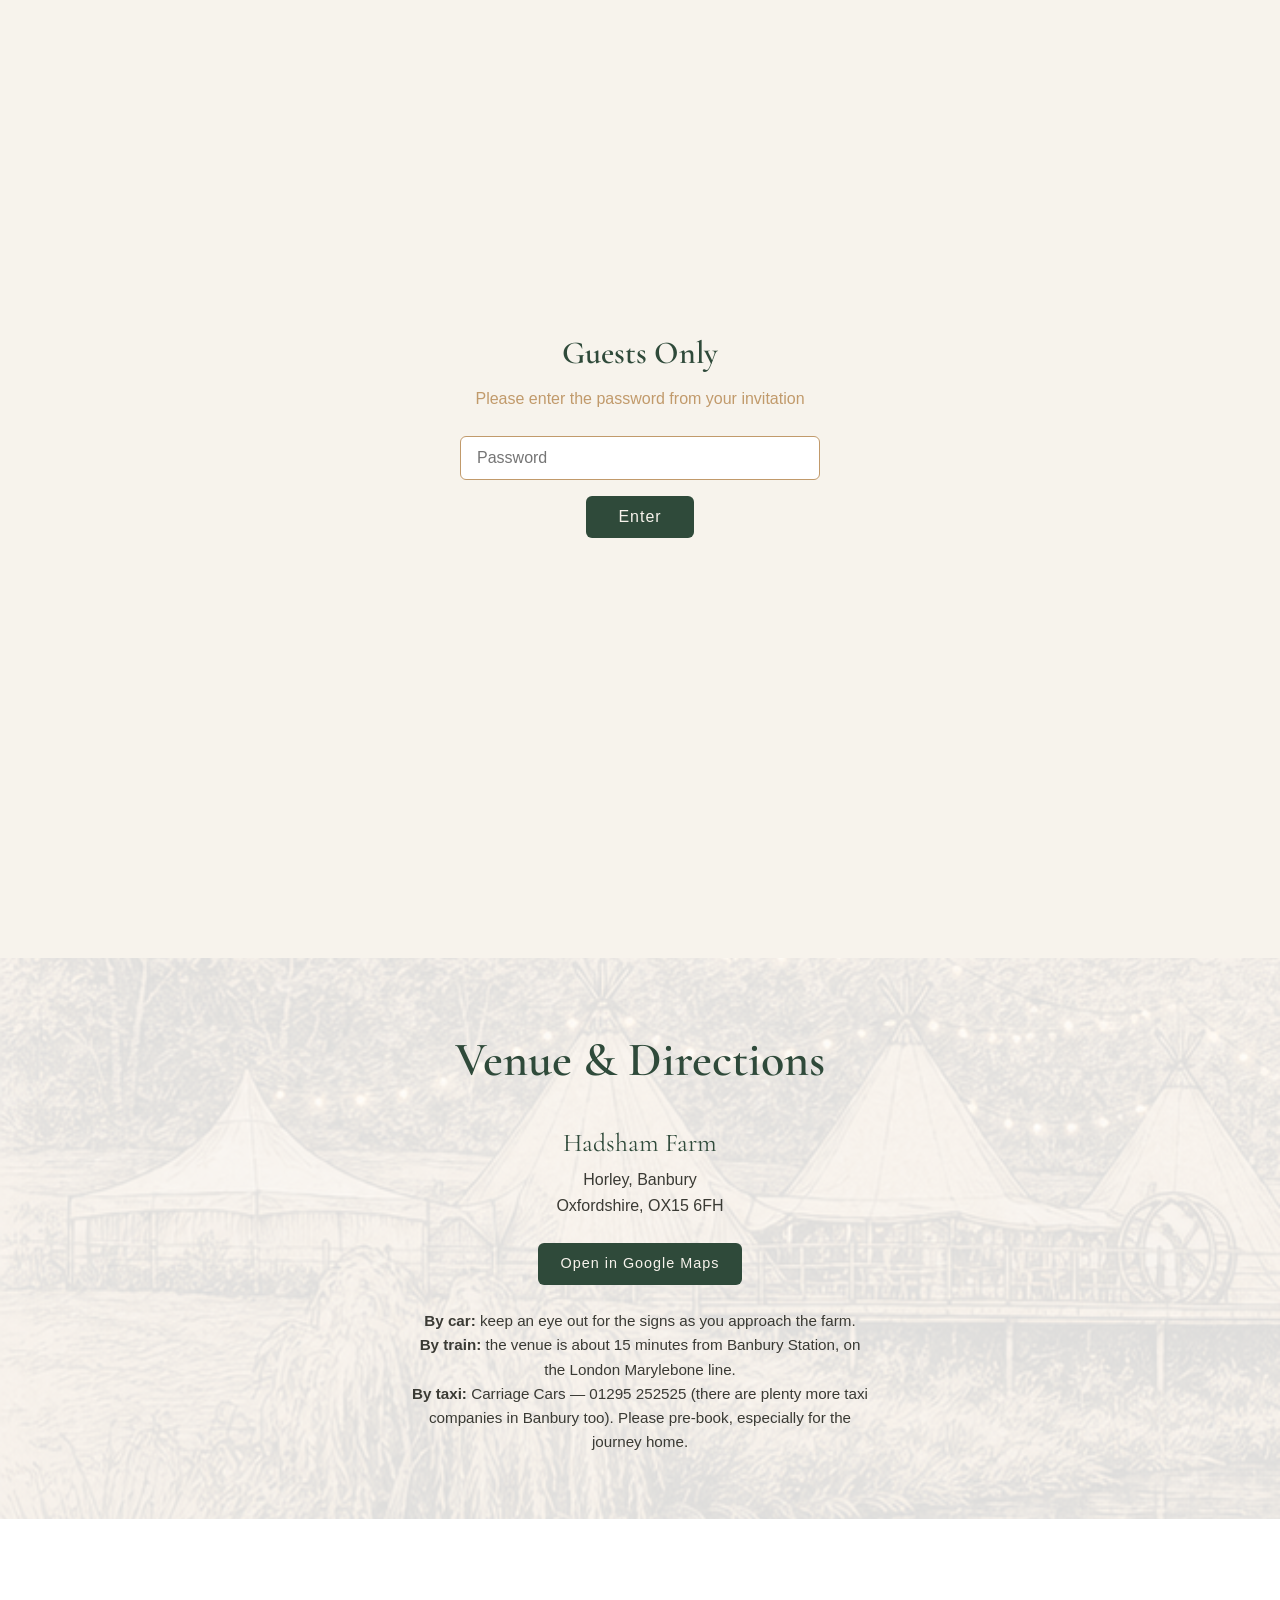
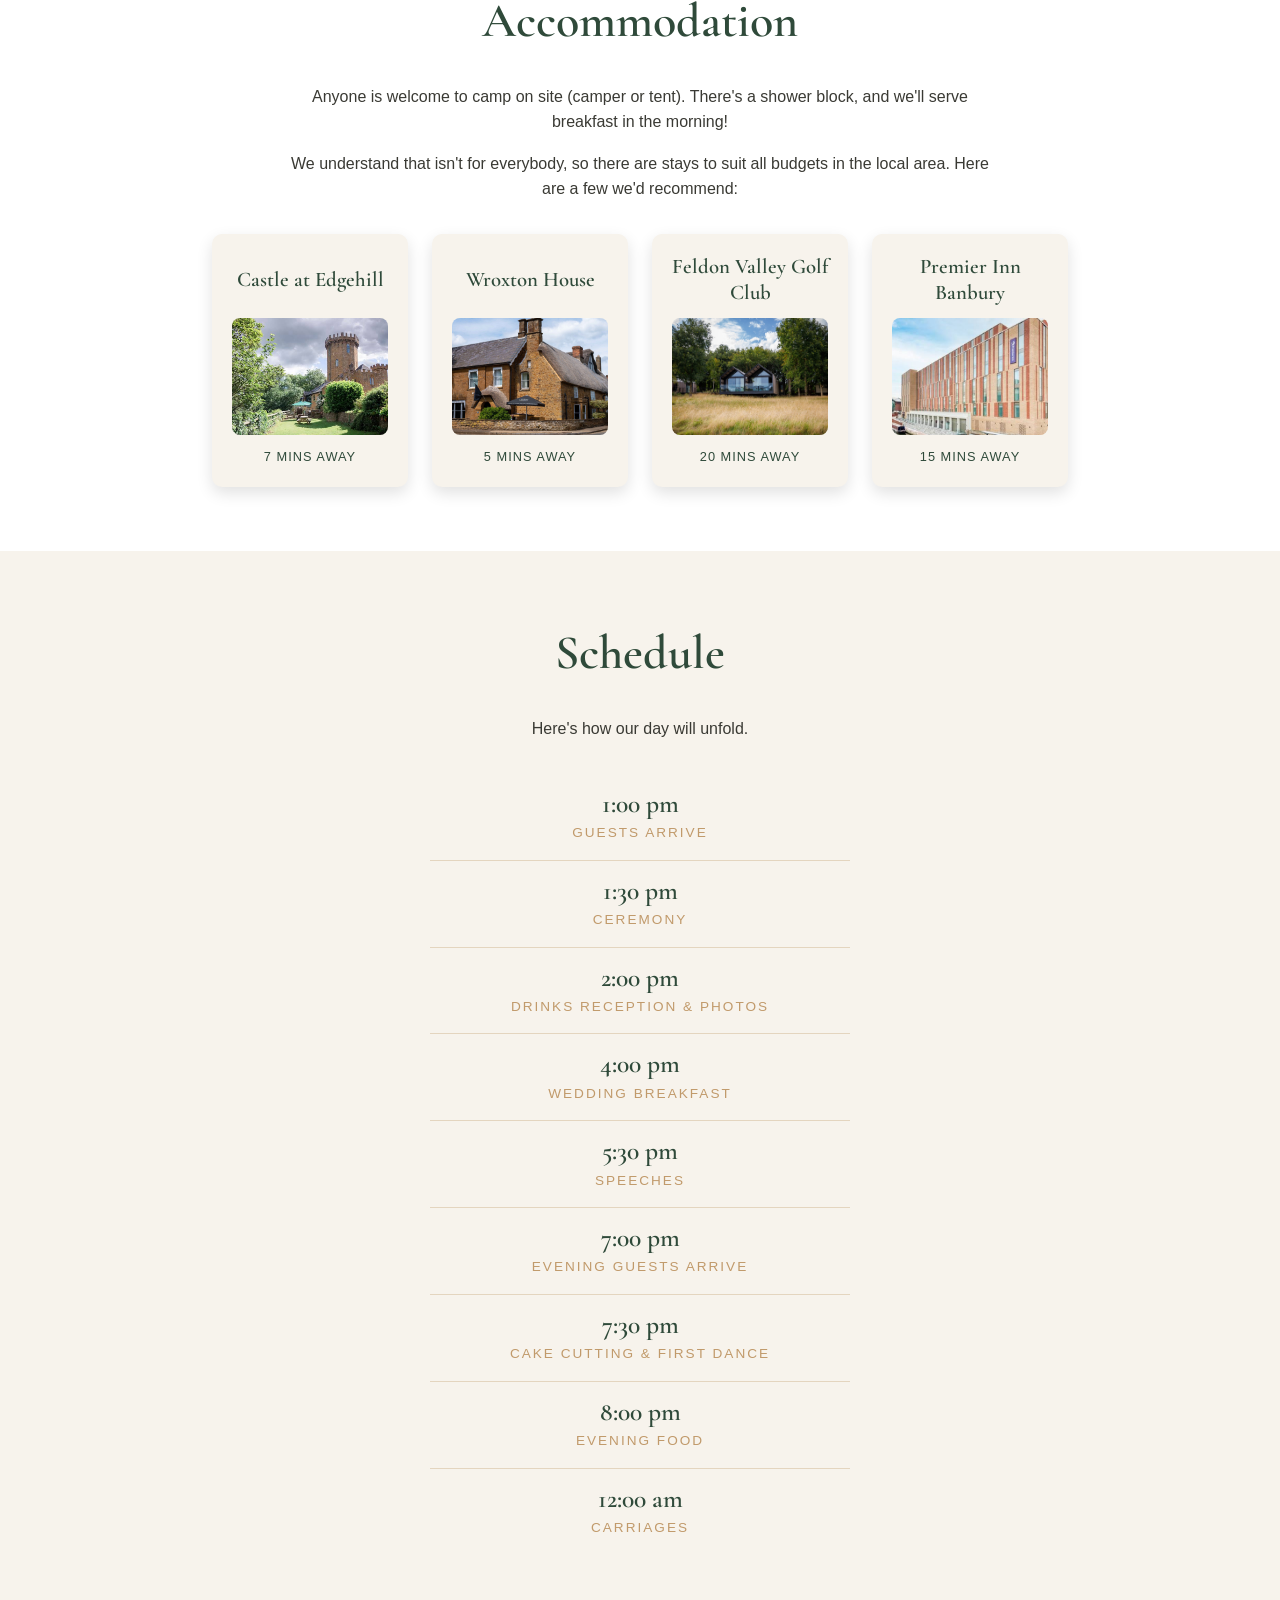
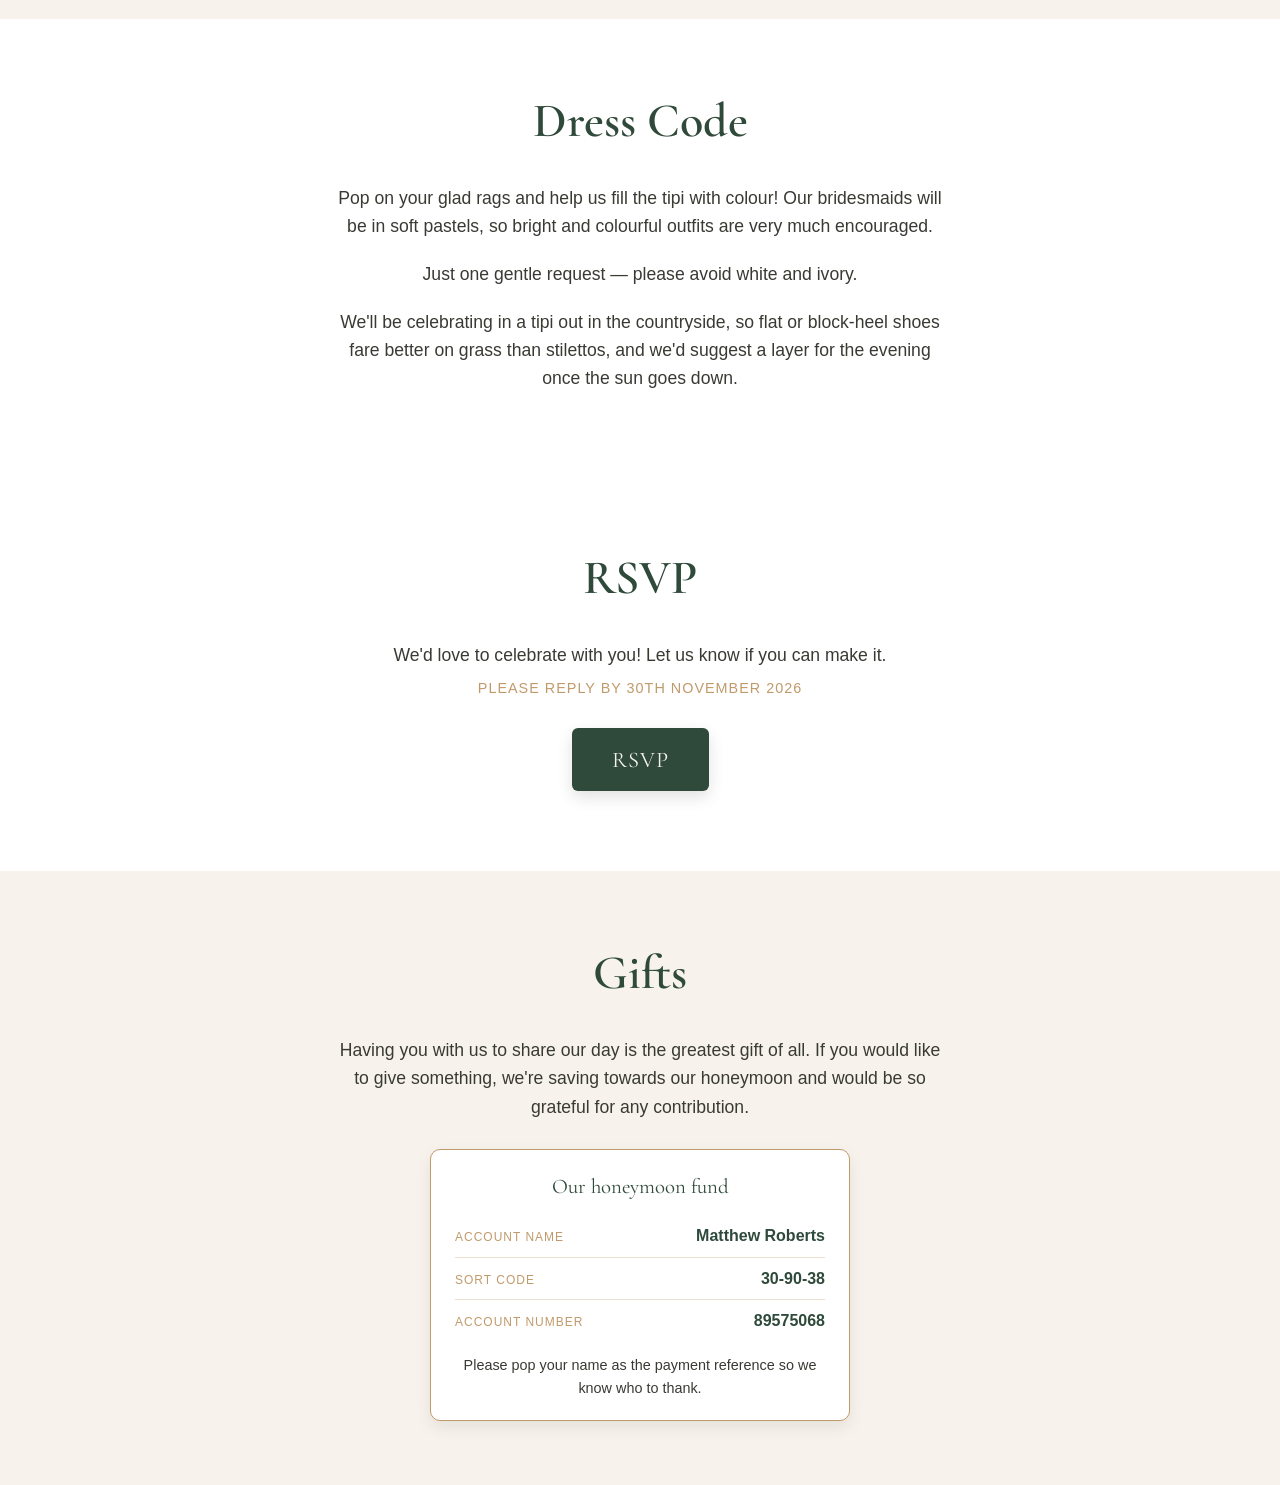
==== index.html @ 88657ca6 "Add pre-book note to the taxi directions Rural venue, so recommend pre-booking taxis — especially fo" ====
<!DOCTYPE html>
<html lang="en">
  <head>
    <meta charset="UTF-8" />
    <meta name="viewport" content="width=device-width, initial-scale=1.0" />
    <title>Matthew &amp; Jacqueline — Our Wedding</title>

    <!-- Load an elegant serif font for the headings (free, from Google Fonts) -->
    <link rel="preconnect" href="https://fonts.googleapis.com" />
    <link rel="preconnect" href="https://fonts.gstatic.com" crossorigin />
    <link
      href="https://fonts.googleapis.com/css2?family=Cormorant+Garamond:wght@500;600&display=swap"
      rel="stylesheet"
    />

    <!-- Link our own stylesheet. The "?v=2" forces browsers to fetch a
         fresh copy after we make changes — bump the number when we edit CSS. -->
    <link rel="stylesheet" href="style.css?v=25" />
  </head>
  <body>
    <!-- ============ Password gate ============
         This covers the whole screen on load. The real page sits
         behind it and is only revealed once the password is correct
         (see script.js). -->
    <div class="gate" id="gate">
      <form class="gate-card" id="gate-form">
        <h2>Guests Only</h2>
        <p class="gate-sub">Please enter the password from your invitation</p>

        <input
          type="password"
          id="gate-password"
          class="gate-input"
          placeholder="Password"
          autocomplete="off"
        />

        <button type="submit" class="gate-button">Enter</button>

        <!-- Error messages appear here -->
        <p class="gate-error" id="gate-error"></p>
      </form>
    </div>

    <!-- ============ Top menu bar ============
         Sticky bar that stays at the top. Each link jumps down to a
         section below (the href "#story" matches id="story"). -->
    <nav class="site-nav">
      <a href="#home">Home</a>
      <a href="#story">Our Story</a>
      <a href="#venue">Venue</a>
      <a href="#accommodation">Accommodation</a>
      <a href="#schedule">Schedule</a>
      <a href="#dresscode">Dress Code</a>
      <a href="#rsvp">RSVP</a>
      <a href="#gifts">Gifts</a>
    </nav>

    <main class="hero" id="home">
      <h1>Matthew &amp; Jacqueline</h1>
      <p class="tagline">We're getting married</p>
      <!-- Extra line shown only to evening guests (body.evening) -->
      <p class="evening-line">Join us for an evening of celebration</p>
      <hr class="divider" />
      <p class="details">
        <!-- Shown on larger screens (laptops/desktops) -->
        <span class="only-desktop">Wednesday, 19th May 2027 &middot; Hadsham Farm, Banbury</span>
        <!-- Shown on phones: two lines, dots instead of commas -->
        <span class="only-mobile">Wednesday &middot; 19th May 2027<br />Hadsham Farm &middot; Banbury</span>
      </p>

      <!-- Countdown timer — the numbers are filled in by script.js -->
      <div class="countdown" id="countdown">
        <div class="count-box">
          <span class="count-number" id="days">--</span>
          <span class="count-label">Days</span>
        </div>
        <div class="count-box">
          <span class="count-number" id="hours">--</span>
          <span class="count-label">Hours</span>
        </div>
        <div class="count-box">
          <span class="count-number" id="minutes">--</span>
          <span class="count-label">Minutes</span>
        </div>
        <div class="count-box">
          <span class="count-number" id="seconds">--</span>
          <span class="count-label">Seconds</span>
        </div>
      </div>
    </main>

    <!-- ============ Our Story ============ -->
    <section id="story" class="section">
      <div class="section-inner">
        <h2 class="section-title">Our Story</h2>

        <p class="story-intro">
          Ten years in the making — the moments that brought us here, with a few
          snapshots from our adventures along the way.
        </p>

        <!-- Vertical timeline: a centre line with events alternating left and
             right, oldest at the top → most recent at the bottom. Holiday photos
             sit at their own year with no caption. -->
        <ol class="timeline">
          <li class="timeline-item">
            <span class="timeline-year">2008</span>
            <p class="timeline-text">
              Matt first laid eyes on Jacqueline in Princes Risborough Costa.
              Sadly, she was seeing a certain Jack Dobson at the time — better
              known to us all as the Best Man.
            </p>
          </li>

          <li class="timeline-item">
            <span class="timeline-year">2014</span>
            <p class="timeline-text">
              Jacqueline saw Matt stacking shelves in M&amp;S and immediately knew
              he was the one.
            </p>
          </li>

          <li class="timeline-item">
            <span class="timeline-year">2017</span>
            <p class="timeline-text">
              We properly met at a friend's house party and started dating on the 6th May.
            </p>
            <img src="images/2017-meet.jpg" alt="Matthew and Jacqueline together" />
          </li>

          <li class="timeline-item timeline-item--photo">
            <span class="timeline-year">2017</span>
            <span class="timeline-place">Paris</span>
            <img src="images/2017-paris.jpg" alt="Paris, New Year's Eve 2017" />
          </li>

          <li class="timeline-item timeline-item--photo">
            <span class="timeline-year">2018</span>
            <span class="timeline-place">Thailand</span>
            <img src="images/2018-thailand.jpg" alt="Thailand, 2018" />
          </li>

          <li class="timeline-item timeline-item--photo">
            <span class="timeline-year">2019</span>
            <span class="timeline-place">Iceland</span>
            <img src="images/2019-iceland.jpg" alt="Iceland, 2019" />
          </li>

          <li class="timeline-item">
            <span class="timeline-year">2023</span>
            <p class="timeline-text">
              We flew the nest and moved into our first flat together.
            </p>
          </li>

          <li class="timeline-item timeline-item--photo">
            <span class="timeline-year">2023</span>
            <span class="timeline-place">Cambodia</span>
            <img src="images/2023-cambodia.jpg" alt="Cambodia, 2023" />
          </li>

          <li class="timeline-item">
            <span class="timeline-year">2024</span>
            <p class="timeline-text">
              We <em>finally</em> got engaged at Boringdon Hall on 15th September.
            </p>
            <img src="images/2024-engagement.jpg" alt="Our engagement at Boringdon Hall" />
          </li>

          <li class="timeline-item">
            <span class="timeline-year">2025</span>
            <p class="timeline-text">
              We bought our first home together on 1st August.
            </p>
          </li>

          <li class="timeline-item">
            <span class="timeline-year">2025</span>
            <p class="timeline-text">
              Our greatest adventure yet began on 14th October, when little Hugo
              joined the team.
            </p>
            <img src="images/2025-hugo.jpg" alt="Welcoming little Hugo" />
          </li>

          <li class="timeline-item">
            <span class="timeline-year">2027</span>
            <p class="timeline-text">
              We officially tie the knot on 6th May — our 10-year anniversary.
              Then on the 19th May we will welcome you to Hadsham Farm,
              sharing our vows and celebrating the start of our next chapter, 
              surrounded by our favourite people.
            </p>
          </li>
        </ol>
      </div>
    </section>

    <!-- ============ Venue & Directions ============ -->
    <section id="venue" class="section section--alt">
      <div class="section-inner">
        <h2 class="section-title">Venue &amp; Directions</h2>
        <p class="venue-name">Hadsham Farm</p>
        <p class="venue-address">
          Horley, Banbury<br />
          Oxfordshire, OX15 6FH
        </p>
        <p>
          <a
            class="venue-map-link"
            href="https://www.google.com/maps/search/?api=1&amp;query=Hadsham%20Farm%2C%20Horley%2C%20Banbury%2C%20OX15%206FH"
            target="_blank"
            rel="noopener"
          >Open in Google Maps</a>
        </p>
        <p class="venue-directions">
          <strong>By car:</strong> keep an eye out for the signs as you approach the farm.<br />
          <strong>By train:</strong> the venue is about 15 minutes from Banbury Station, on the
          London Marylebone line.<br />
          <strong>By taxi:</strong> Carriage Cars — 01295 252525 (there are plenty more taxi
          companies in Banbury too). Please pre-book, especially for the journey home.
        </p>
      </div>
    </section>

    <!-- ============ Accommodation ============ -->
    <section id="accommodation" class="section section--alt">
      <div class="section-inner">
        <h2 class="section-title">Accommodation</h2>
        <p>
          Anyone is welcome to camp on site (camper or tent). There's a shower
          block, and we'll serve breakfast in the morning!
        </p>
        <p>
          We understand that isn't for everybody, so there are stays to suit all
          budgets in the local area. Here are a few we'd recommend:
        </p>
      </div>

      <!-- Local stays as cards. The WHOLE card is a link to the hotel site. -->
      <div class="stay-cards">
        <a class="stay-card" href="https://castleatedgehill.co.uk/" target="_blank" rel="noopener">
          <h3 class="stay-name">Castle at Edgehill</h3>
          <img src="images/castle-at-edgehill.jpg" alt="Castle at Edgehill" />
          <p class="stay-time">7 mins away</p>
        </a>

        <a class="stay-card" href="https://thewroxton.co.uk/" target="_blank" rel="noopener">
          <h3 class="stay-name">Wroxton House</h3>
          <img src="images/wroxton-hotel.jpg" alt="Wroxton House Hotel" />
          <p class="stay-time">5 mins away</p>
        </a>

        <a class="stay-card" href="https://feldonvalley.co.uk/" target="_blank" rel="noopener">
          <h3 class="stay-name">Feldon Valley Golf Club</h3>
          <img src="images/feldon-valley.jpeg" alt="Feldon Valley Golf Club" />
          <p class="stay-time">20 mins away</p>
        </a>

        <a class="stay-card" href="https://www.premierinn.com/gb/en/hotels/england/oxfordshire/banbury/banbury-town-centre-castle-quay.html" target="_blank" rel="noopener">
          <h3 class="stay-name">Premier Inn Banbury</h3>
          <img src="images/premier-inn.jpg" alt="Premier Inn Banbury" />
          <p class="stay-time">15 mins away</p>
        </a>
      </div>
    </section>

    <!-- ============ Schedule ============ -->
    <section id="schedule" class="section">
      <div class="section-inner">
        <h2 class="section-title">Schedule</h2>
        <p>Here's how our day will unfold.</p>

        <ol class="schedule">
          <li class="schedule-item schedule-item--day">
            <span class="schedule-time">1:00 pm</span>
            <span class="schedule-event">Guests Arrive</span>
          </li>
          <li class="schedule-item schedule-item--day">
            <span class="schedule-time">1:30 pm</span>
            <span class="schedule-event">Ceremony</span>
          </li>
          <li class="schedule-item schedule-item--day">
            <span class="schedule-time">2:00 pm</span>
            <span class="schedule-event">Drinks Reception &amp; Photos</span>
          </li>
          <li class="schedule-item schedule-item--day">
            <span class="schedule-time">4:00 pm</span>
            <span class="schedule-event">Wedding Breakfast</span>
          </li>
          <li class="schedule-item schedule-item--day">
            <span class="schedule-time">5:30 pm</span>
            <span class="schedule-event">Speeches</span>
          </li>
          <li class="schedule-item">
            <span class="schedule-time">7:00 pm</span>
            <span class="schedule-event">Evening Guests Arrive</span>
          </li>
          <li class="schedule-item">
            <span class="schedule-time">7:30 pm</span>
            <span class="schedule-event">Cake Cutting &amp; First Dance</span>
          </li>
          <li class="schedule-item">
            <span class="schedule-time">8:00 pm</span>
            <span class="schedule-event">Evening Food</span>
          </li>
          <li class="schedule-item">
            <span class="schedule-time">12:00 am</span>
            <span class="schedule-event">Carriages</span>
          </li>
        </ol>
      </div>
    </section>

    <!-- ============ Dress Code ============ -->
    <section id="dresscode" class="section section--alt">
      <div class="section-inner">
        <h2 class="section-title">Dress Code</h2>
        <p class="dress-text">
          Pop on your glad rags and help us fill the tipi with colour! Our
          bridesmaids will be in soft pastels, so bright and colourful outfits
          are very much encouraged.
        </p>
        <p class="dress-text">
          Just one gentle request — please avoid white and ivory.
        </p>
        <p class="dress-text">
          We'll be celebrating in a tipi out in the countryside, so flat or
          block-heel shoes fare better on grass than stilettos, and we'd
          suggest a layer for the evening once the sun goes down.
        </p>
      </div>
    </section>

    <!-- ============ RSVP ============ -->
    <section id="rsvp" class="section section--alt">
      <div class="section-inner">
        <h2 class="section-title">RSVP</h2>
        <p class="rsvp-intro">
          We'd love to celebrate with you! Let us know if you can make it.
        </p>
        <p class="rsvp-deadline">Please reply by 30th November 2026</p>
        <p>
          <a class="rsvp-button" href="https://forms.gle/cxMmkvXdLS7ePwQW6" target="_blank" rel="noopener">RSVP</a>
        </p>
      </div>
    </section>

    <!-- ============ Gifts ============ -->
    <section id="gifts" class="section">
      <div class="section-inner">
        <h2 class="section-title">Gifts</h2>
        <p class="gifts-text">
          Having you with us to share our day is the greatest gift of all. If
          you would like to give something, we're saving towards our honeymoon
          and would be so grateful for any contribution.
        </p>
        <!-- Honeymoon fund — a dedicated savings account; published with the
             couple's informed consent (the repo/page is public). -->
        <div class="gifts-fund">
          <p class="gifts-fund-title">Our honeymoon fund</p>
          <dl class="gifts-fund-details">
            <div><dt>Account name</dt><dd>Matthew Roberts</dd></div>
            <div><dt>Sort code</dt><dd>30-90-38</dd></div>
            <div><dt>Account number</dt><dd>89575068</dd></div>
          </dl>
          <p class="gifts-fund-note">Please pop your name as the payment reference so we know who to thank.</p>
        </div>
      </div>
    </section>

    <!-- Load the countdown logic. Like the stylesheet, "?v=1" forces a fresh
         copy after we change it — bump the number whenever we edit script.js. -->
    <script src="script.js?v=7"></script>
  </body>
</html>
---- style.css ----
/* ============================================================
   Our wedding palette — inspired by the save-the-dates
   (kraft brown paper on a deep green envelope) + spring pastels
   ============================================================ */
:root {
  --green: #2f4a3a;   /* deep envelope green — used for headings */
  --kraft: #c19a6b;   /* kraft-paper brown — accents & dividers  */
  --cream: #f7f3ec;   /* warm off-white — the page background    */
  --ink:   #3a3a34;   /* soft near-black — normal text           */
  --blush: #e9d5cf;   /* soft spring-pastel — gentle accent      */
}

/* Make width calculations include padding & borders (saves headaches) */
* { box-sizing: border-box; }

/* ---- The page as a whole ---- */
body {
  margin: 0;
  background-color: var(--cream);
  color: var(--ink);
  font-family: -apple-system, "Segoe UI", Roboto, Helvetica, Arial, sans-serif;
  line-height: 1.6;
  -webkit-font-smoothing: antialiased;
}

/* ---- The centred hero block (the whole homepage, for now) ---- */
.hero {
  min-height: 100vh;          /* fill the full height of the screen */
  display: flex;              /* flexbox: lets us centre things easily */
  flex-direction: column;     /* stack items top-to-bottom */
  align-items: center;        /* centre left-to-right */
  justify-content: center;    /* centre top-to-bottom */
  text-align: center;
  padding: 2rem;
}

/* ---- The couple's names (big heading) ---- */
.hero h1 {
  font-family: "Cormorant Garamond", Georgia, serif;  /* elegant serif */
  font-weight: 600;
  color: var(--green);
  font-size: clamp(2.5rem, 8vw, 5rem);  /* grows/shrinks with screen size */
  margin: 0 0 1rem;
  letter-spacing: 0.5px;
}

/* ---- "We're getting married" line ---- */
.hero .tagline {
  font-size: 1rem;
  letter-spacing: 3px;
  text-transform: uppercase;   /* small caps-style spacing */
  color: var(--kraft);
  margin: 0 0 1.5rem;
}

/* ---- A little kraft-brown divider line ---- */
.divider {
  width: 60px;
  height: 2px;
  background-color: var(--kraft);
  border: none;
  margin: 0 0 1.5rem;
}

/* ---- Date & venue ---- */
.hero .details {
  font-size: 1.15rem;
  margin: 0;
}

/* ---- Countdown timer ---- */
.countdown {
  display: flex;              /* the four boxes sit in a row */
  gap: 1.25rem;
  margin-top: 2.5rem;
  flex-wrap: wrap;            /* wrap onto a new line on small screens */
  justify-content: center;
}

.count-box {
  display: flex;
  flex-direction: column;    /* number on top, label underneath */
  align-items: center;
  min-width: 64px;
}

.count-number {
  font-family: "Cormorant Garamond", Georgia, serif;
  font-size: clamp(2rem, 6vw, 3rem);
  font-weight: 600;
  color: var(--green);
  line-height: 1;
}

.count-label {
  font-size: 0.7rem;
  letter-spacing: 2px;
  text-transform: uppercase;
  color: var(--kraft);
  margin-top: 0.4rem;
}

.big-day {
  font-family: "Cormorant Garamond", Georgia, serif;
  font-size: 2rem;
  color: var(--green);
}

/* ============================================================
   Responsive helpers — reuse these anywhere!
   - add class="only-desktop" to show something on computers only
   - add class="only-mobile"  to show something on phones only
   ============================================================ */

/* On computers (the default), hide anything marked mobile-only */
.only-mobile { display: none; }

/* On phones (screen 600px wide or narrower): */
@media (max-width: 600px) {
  .only-desktop { display: none; }    /* hide desktop-only things */
  .only-mobile  { display: revert; }  /* show mobile-only things (back to normal) */
}

/* ============================================================
   Top menu bar (navigation)
   ============================================================ */

/* Smoothly glide down the page when a menu link is clicked */
html { scroll-behavior: smooth; }

.site-nav {
  position: sticky;            /* stays pinned to the top as you scroll */
  top: 0;
  z-index: 5;                  /* above the page, below the login gate (10) */
  display: flex;
  flex-wrap: wrap;             /* links wrap onto a new line on small phones */
  justify-content: center;
  gap: 1.5rem;
  padding: 1rem;
  background-color: var(--green);
}

.site-nav a {
  color: var(--cream);
  text-decoration: none;
  font-size: 0.85rem;
  letter-spacing: 2px;
  text-transform: uppercase;
  border-bottom: 2px solid transparent;   /* reserve space so .active doesn't nudge the layout */
  padding-bottom: 2px;
}

.site-nav a:hover { color: var(--kraft); }

/* The section you're currently scrolled to is highlighted (class added by script.js) */
.site-nav a.active {
  color: var(--kraft);
  border-bottom-color: var(--kraft);
}

/* ============================================================
   Content sections (Our Story, Venue, Schedule, RSVP)
   ============================================================ */
.section {
  padding: 4rem 2rem;
  scroll-margin-top: 60px;     /* stop the sticky bar covering the heading */
}

/* Every other section gets a white background for gentle separation */
.section--alt { background-color: #fff; }

.section-inner {
  max-width: 700px;
  margin: 0 auto;              /* centre the text column */
  text-align: center;
}

.section-title {
  font-family: "Cormorant Garamond", Georgia, serif;
  font-weight: 600;
  color: var(--green);
  font-size: clamp(2rem, 6vw, 3rem);
  margin: 0 0 1.5rem;
}

/* ============================================================
   Our Story is currently HIDDEN (kept in the HTML so it can be
   switched back on later). To bring it back, delete these two lines.
   ============================================================ */
#story { display: none; }
.site-nav a[href="#story"] { display: none; }

/* ============================================================
   Our Story timeline — centre line, events alternating left/right
   (oldest at top → most recent at bottom)
   ============================================================ */
.timeline {
  list-style: none;            /* no default number bullets */
  position: relative;          /* anchor for the centre line */
  max-width: 700px;
  margin: 0 auto;
  padding: 0;
}

/* The centre line is drawn as a segment under EACH event except the last,
   so the line naturally STOPS at the final heart instead of running past it.
   Each segment runs from this event's dot down to the next event's dot. */
.timeline-item:not(:last-child)::after {
  content: "";
  position: absolute;
  top: 15px;                 /* centre of this event's dot */
  height: 100%;              /* reaches down to the next event's dot */
  width: 2px;
  background-color: var(--kraft);
  z-index: 0;                /* sits behind the dots/heart */
}
.timeline-item:nth-child(odd):not(:last-child)::after  { right: -1px; }  /* on the centre line */
.timeline-item:nth-child(even):not(:last-child)::after { left: -1px; }

/* Each event takes half the width and sits on one side of the line */
.timeline-item {
  position: relative;
  width: 50%;
  padding: 0 2.5rem 2.5rem;    /* space around content + gap from the line */
}

/* Odd events on the LEFT, text hugging the centre line */
.timeline-item:nth-child(odd) {
  left: 0;
  text-align: right;
}

/* Even events on the RIGHT, text hugging the centre line */
.timeline-item:nth-child(even) {
  left: 50%;
  text-align: left;
}

/* The dot marking each event, sitting on the centre line */
.timeline-item::before {
  content: "";
  position: absolute;
  top: 6px;
  width: 18px;
  height: 18px;
  box-sizing: border-box;
  border-radius: 50%;
  background-color: var(--green);
  border: 3px solid var(--cream);   /* little gap between dot and line */
  z-index: 1;
}

.timeline-item:nth-child(odd)::before  { right: -9px; }  /* half the dot width */
.timeline-item:nth-child(even)::before { left: -9px; }

/* The final (2027) marker is a heart instead of a dot — same size, on the line.
   It reuses the dot's box & left/right position, just restyled as a ♥ glyph. */
.timeline-item:last-child::before {
  content: "\2665";          /* ♥ */
  background: none;
  border: none;
  border-radius: 0;
  color: var(--green);
  font-size: 22px;
  line-height: 18px;         /* keep the box ~ the same height as the 18px dot */
  text-align: center;
}

.timeline-year {
  display: block;
  font-family: "Cormorant Garamond", Georgia, serif;
  font-size: 1.6rem;
  font-weight: 600;
  color: var(--green);
  line-height: 1;
  margin-bottom: 0.4rem;
}

.timeline-text { margin: 0 0 1rem; }

/* Photos on the timeline — shown in FULL (no cropping) so no faces get
   cut off; portraits and landscapes simply take their natural shape */
.timeline-item img {
  display: block;
  width: 100%;
  max-width: 260px;
  height: auto;                /* keep the photo's real proportions */
  border-radius: 8px;
  margin-top: 0.5rem;
}

/* Small location label under the year on the holiday photos */
.timeline-place {
  display: block;
  color: var(--kraft);
  font-size: 0.85rem;
  letter-spacing: 2px;
  text-transform: uppercase;
  margin-bottom: 0.25rem;
}

.timeline-item:nth-child(odd) img  { margin-left: auto; }   /* push right, toward the line */
.timeline-item:nth-child(even) img { margin-right: auto; }  /* keep left, toward the line */

/* Short intro line above the timeline */
.story-intro {
  max-width: 620px;
  margin: 0 auto 2.5rem;
  font-size: 1.1rem;
}

/* ---- On phones: collapse to one column with the line on the left ---- */
@media (max-width: 600px) {
  .timeline-item:not(:last-child)::after,
  .timeline-item:nth-child(odd):not(:last-child)::after,
  .timeline-item:nth-child(even):not(:last-child)::after {
    left: 8px;
    right: auto;
  }

  .timeline-item,
  .timeline-item:nth-child(odd),
  .timeline-item:nth-child(even) {
    width: 100%;
    left: 0;
    text-align: left;
    padding: 0 0 2.5rem 2.5rem;   /* room for the line & dot on the left */
  }

  .timeline-item::before,
  .timeline-item:nth-child(odd)::before,
  .timeline-item:nth-child(even)::before {
    left: 0;
    right: auto;
  }

  .timeline-item img,
  .timeline-item:nth-child(odd) img,
  .timeline-item:nth-child(even) img {
    margin-left: 0;
    margin-right: 0;
  }
}

/* ============================================================
   Accommodation cards (local stays)
   ============================================================ */
.stay-cards {
  max-width: 920px;
  margin: 2rem auto 0;
  padding: 0 2rem;
  display: grid;
  /* fit as many ~190px cards per row as will comfortably go, then wrap */
  grid-template-columns: repeat(auto-fit, minmax(190px, 1fr));
  gap: 1.5rem;
}

/* A cream card with green text that looks like it's sitting on the page */
.stay-card {
  background-color: var(--cream);
  color: var(--green);
  text-decoration: none;       /* the whole card is a link — no underline on text */
  border-radius: 10px;
  padding: 1.25rem;
  display: flex;
  flex-direction: column;
  align-items: center;         /* centre everything horizontally */
  justify-content: center;     /* ...and vertically */
  text-align: center;
  box-shadow: 0 6px 16px rgba(0, 0, 0, 0.12);   /* the little 3D "lift" */
  transition: transform 0.15s ease, box-shadow 0.15s ease;
}

/* Lift a little more when hovered — feels interactive */
.stay-card:hover {
  transform: translateY(-4px);
  box-shadow: 0 12px 24px rgba(0, 0, 0, 0.16);
}

.stay-name {
  font-family: "Cormorant Garamond", Georgia, serif;
  font-size: 1.3rem;
  font-weight: 600;
  line-height: 1.25;
  margin: 0 0 0.75rem;
  /* Reserve two lines of height so cards whose name wraps keep their photo
     aligned with the single-line ones */
  min-height: 2.5em;
  display: flex;
  align-items: center;         /* centre the name within its reserved space */
  justify-content: center;
  width: 100%;                 /* full width so names wrap like before, not early */
}

.stay-card img {
  width: 100%;
  max-width: 220px;
  aspect-ratio: 4 / 3;
  object-fit: cover;           /* uniform card shape (hotel photos, no faces to crop) */
  border-radius: 8px;
  margin-bottom: 0.75rem;
}

.stay-time {
  margin: 0;
  font-size: 0.8rem;
  letter-spacing: 1px;
  text-transform: uppercase;
  color: var(--green);
}

/* ============================================================
   Venue & Directions section
   ============================================================ */
.venue-name {
  font-family: "Cormorant Garamond", Georgia, serif;
  font-size: 1.6rem;
  color: var(--green);
  margin: 0 0 0.25rem;
}

.venue-address { margin: 0 0 1.5rem; }

/* Short "how to get here" note under the map button */
.venue-directions {
  max-width: 460px;
  margin: 1.5rem auto 0;
  font-size: 0.95rem;
}

/* Green "Open in Google Maps" button */
.venue-map-link {
  display: inline-block;
  padding: 0.6rem 1.4rem;
  background-color: var(--green);
  color: var(--cream);
  text-decoration: none;
  border-radius: 6px;
  letter-spacing: 1px;
  font-size: 0.9rem;
}

.venue-map-link:hover { background-color: #263c2f; }

/* Faint tipi/lake illustration (from the save-the-date) behind the venue.
   Drawn on a ::before so we can fade it with opacity while keeping the
   text fully readable on top. */
#venue { position: relative; overflow: hidden; }

#venue::before {
  content: "";
  position: absolute;
  inset: 0;                    /* fill the whole section */
  background-image: url("images/venue-illustration.png");
  background-repeat: no-repeat;
  background-position: center;
  background-size: cover;
  opacity: 0.15;               /* very faint watermark */
  pointer-events: none;        /* let clicks reach the content */
}

/* Keep the venue text above the watermark */
#venue .section-inner { position: relative; z-index: 1; }

/* ============================================================
   Schedule — running order for the day
   ============================================================ */
.schedule {
  list-style: none;            /* no default number bullets */
  max-width: 420px;
  margin: 2rem auto 0;
  padding: 0;
}

.schedule-item {
  padding: 1rem 0;
}

/* faint kraft divider between entries (not after the last one) */
.schedule-item:not(:last-child) {
  border-bottom: 1px solid rgba(193, 154, 107, 0.35);
}

.schedule-time {
  display: block;
  font-family: "Cormorant Garamond", Georgia, serif;
  font-size: 1.6rem;
  font-weight: 600;
  color: var(--green);
  line-height: 1.1;
}

.schedule-event {
  display: block;
  margin-top: 0.25rem;
  font-size: 0.85rem;
  letter-spacing: 2px;
  text-transform: uppercase;
  color: var(--kraft);
}

/* ============================================================
   RSVP section
   ============================================================ */
.rsvp-intro {
  margin: 0 0 0.5rem;
  font-size: 1.1rem;
}

.rsvp-deadline {
  margin: 0 0 1.75rem;
  color: var(--kraft);
  letter-spacing: 1px;
  text-transform: uppercase;
  font-size: 0.9rem;
}

/* Big, prominent green RSVP button that opens the Google Form */
.rsvp-button {
  display: inline-block;
  padding: 0.85rem 2.5rem;
  background-color: var(--green);
  color: var(--cream);
  text-decoration: none;
  border-radius: 6px;
  font-family: "Cormorant Garamond", Georgia, serif;
  font-size: 1.4rem;
  letter-spacing: 1px;
  box-shadow: 0 6px 16px rgba(0, 0, 0, 0.12);
  transition: transform 0.15s ease, box-shadow 0.15s ease, background-color 0.15s ease;
}

.rsvp-button:hover {
  background-color: #263c2f;
  transform: translateY(-2px);
  box-shadow: 0 10px 20px rgba(0, 0, 0, 0.16);
}

/* ============================================================
   Evening guests (body.evening) — a shorter version of the site.
   script.js adds the "evening" class to <body> when the evening
   password is used. These rules add a welcome line and hide the
   day-only schedule items + the whole RSVP section/link.
   ============================================================ */

/* extra welcome line under the tagline — hidden for day guests */
.evening-line {
  display: none;
  font-family: "Cormorant Garamond", Georgia, serif;
  font-style: italic;
  font-size: 1.3rem;
  color: var(--kraft);
  margin: 0 0 1.5rem;
}
body.evening .evening-line { display: block; }

/* hide the day-only parts when in evening mode */
body.evening .schedule-item--day { display: none; }
body.evening #rsvp { display: none; }
body.evening .site-nav a[href="#rsvp"] { display: none; }

/* ============================================================
   Dress Code section
   ============================================================ */
.dress-text {
  max-width: 620px;
  margin: 0 auto 1.25rem;
  font-size: 1.1rem;
}

/* ============================================================
   Gifts section
   ============================================================ */
.gifts-text {
  max-width: 620px;
  margin: 0 auto 1.75rem;
  font-size: 1.1rem;
}

/* Little card that will hold the honeymoon-fund details */
.gifts-fund {
  max-width: 420px;
  margin: 0 auto;
  padding: 1.25rem 1.5rem;
  background-color: #fff;
  border: 1px solid var(--kraft);
  border-radius: 10px;
  box-shadow: 0 6px 16px rgba(0, 0, 0, 0.08);
  color: var(--green);
}

.gifts-fund p { margin: 0.25rem 0; }

.gifts-fund .gifts-fund-title {
  font-family: "Cormorant Garamond", Georgia, serif;
  font-size: 1.3rem;
  margin: 0 0 0.75rem;
}

.gifts-fund-details { margin: 0; }
.gifts-fund-details > div {
  display: flex;
  justify-content: space-between;
  align-items: baseline;
  gap: 1rem;
  padding: 0.5rem 0;
  border-bottom: 1px solid rgba(193, 154, 107, 0.3);  /* faint kraft line */
}
.gifts-fund-details > div:last-child { border-bottom: 0; }
.gifts-fund-details dt {
  color: var(--kraft);
  text-transform: uppercase;
  letter-spacing: 1px;
  font-size: 0.75rem;
}
.gifts-fund-details dd {
  margin: 0;
  font-weight: 600;
  font-variant-numeric: tabular-nums;   /* tidy, evenly-spaced numbers */
}

.gifts-fund .gifts-fund-note {
  font-size: 0.9rem;
  color: var(--ink);
  margin: 0.75rem 0 0;
}

/* ============================================================
   Password gate + Terms & Conditions overlay
   ============================================================ */

/* Make the "hidden" attribute always win — even over display:flex below.
   Without this, an element with class="gate" hidden would still show. */
[hidden] { display: none !important; }

/* Both overlays fill the whole screen and sit ON TOP of the page */
.gate,
.terms {
  position: fixed;
  inset: 0;                    /* top/right/bottom/left = 0, i.e. fill screen */
  display: flex;
  align-items: center;         /* centre the card up/down */
  justify-content: center;     /* centre the card left/right */
  padding: 2rem;
  background-color: var(--cream);
  z-index: 10;                 /* stack above the wedding page */
}

/* The Terms overlay stacks above the gate when both are open */
.terms { z-index: 20; }

/* The card in the middle of each overlay */
.gate-card,
.terms-card {
  width: 100%;
  max-width: 360px;
  text-align: center;
  display: flex;
  flex-direction: column;
  align-items: center;
}

.gate-card h2,
.terms-card h2 {
  font-family: "Cormorant Garamond", Georgia, serif;
  font-weight: 600;
  color: var(--green);
  font-size: 2rem;
  margin: 0 0 0.5rem;
}

.gate-sub {
  color: var(--kraft);
  margin: 0 0 1.5rem;
}

/* The password box */
.gate-input {
  width: 100%;
  padding: 0.75rem 1rem;
  font-size: 1rem;
  border: 1px solid var(--kraft);
  border-radius: 6px;
  background-color: #fff;
  margin-bottom: 1rem;
}

/* The "I agree to the T&Cs" row */
.gate-terms {
  display: flex;
  align-items: center;
  gap: 0.5rem;
  font-size: 0.95rem;
  margin-bottom: 1.5rem;
}

.gate-terms a { color: var(--green); }

/* The green Enter / Back button (shared by both overlays) */
.gate-button {
  padding: 0.75rem 2rem;
  font-size: 1rem;
  color: var(--cream);
  background-color: var(--green);
  border: none;
  border-radius: 6px;
  cursor: pointer;
  letter-spacing: 1px;
}

.gate-button:hover { background-color: #263c2f; }

/* Red error text under the button */
.gate-error {
  color: #a33;
  min-height: 1.2rem;          /* reserve space so the layout doesn't jump */
  margin: 1rem 0 0;
  font-size: 0.9rem;
}

/* The numbered list of joke terms — left-aligned so the "1." reads
   like a real terms document, not a lone centred sentence */
.terms-list {
  width: 100%;
  text-align: left;
  margin: 0 0 2rem;
  padding-left: 1.5rem;      /* room for the numbers */
  font-size: 1.1rem;
}

.terms-list li { margin-bottom: 0.75rem; }
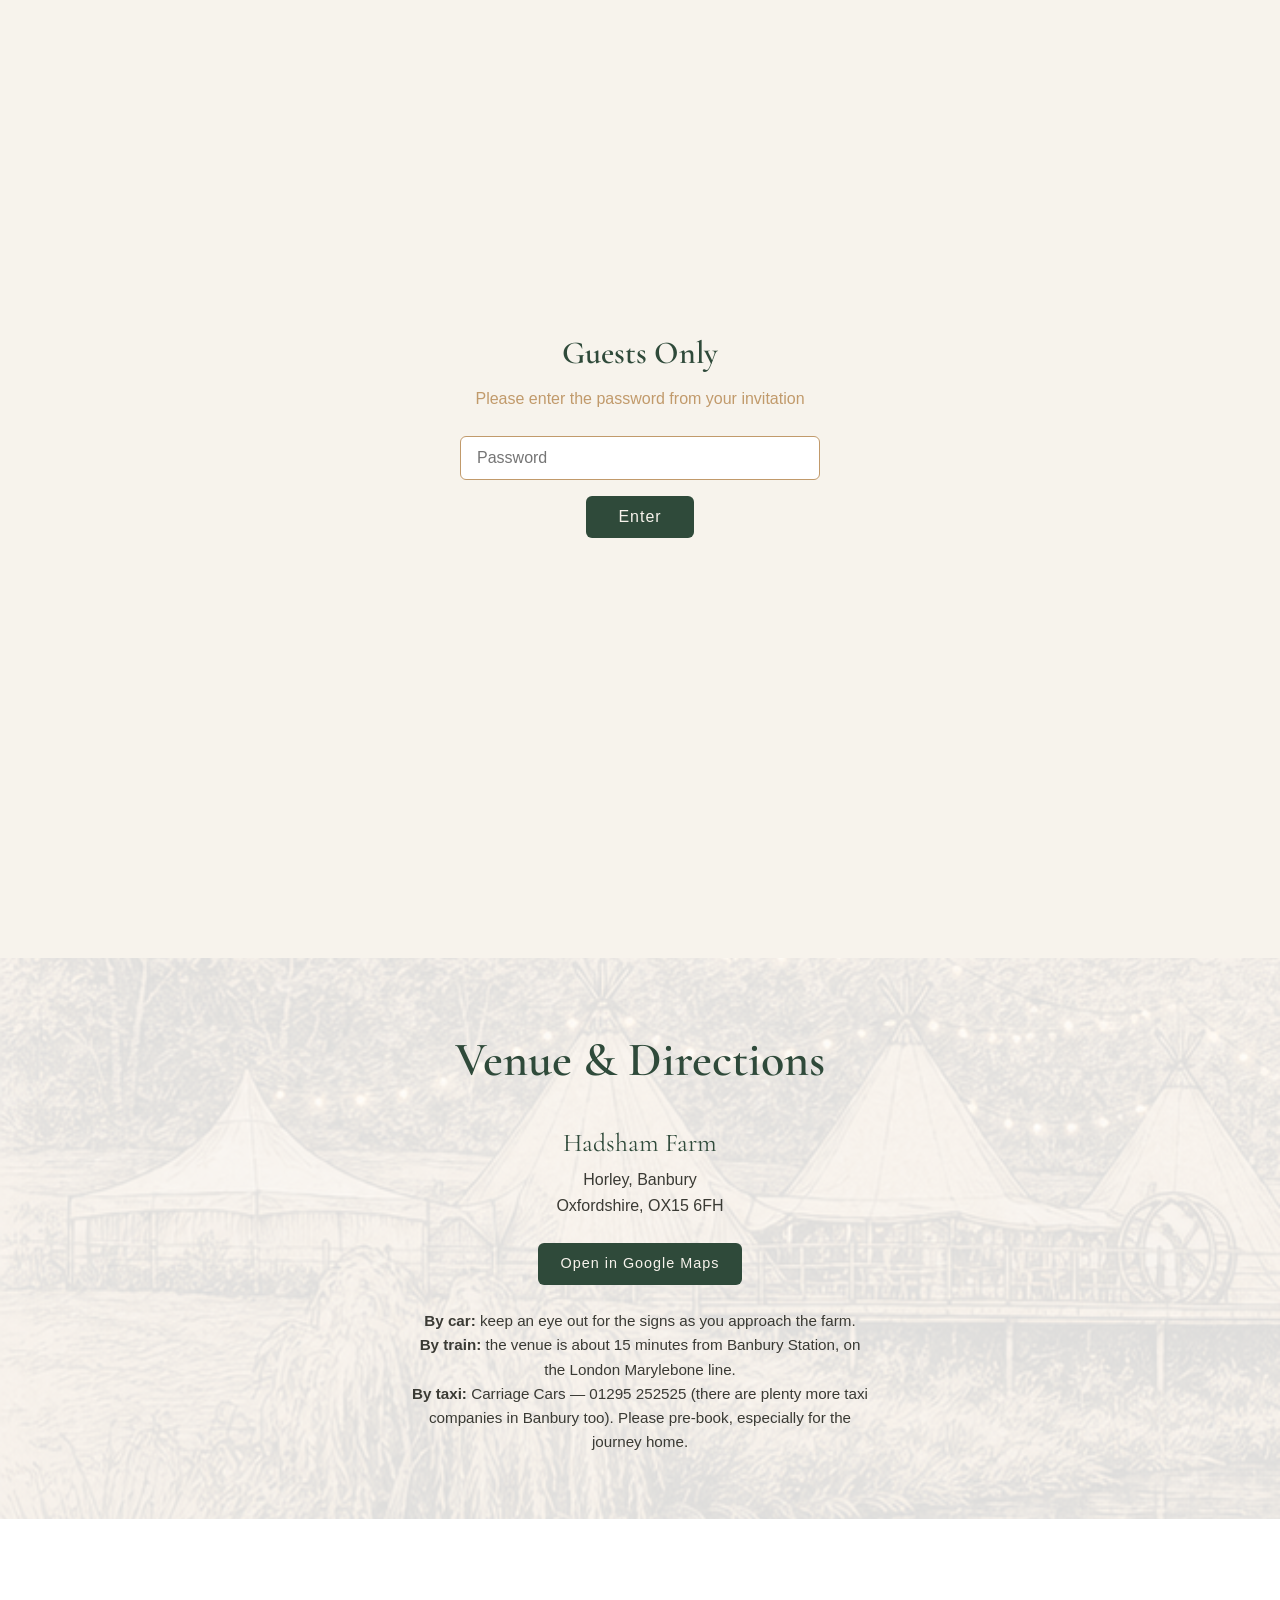
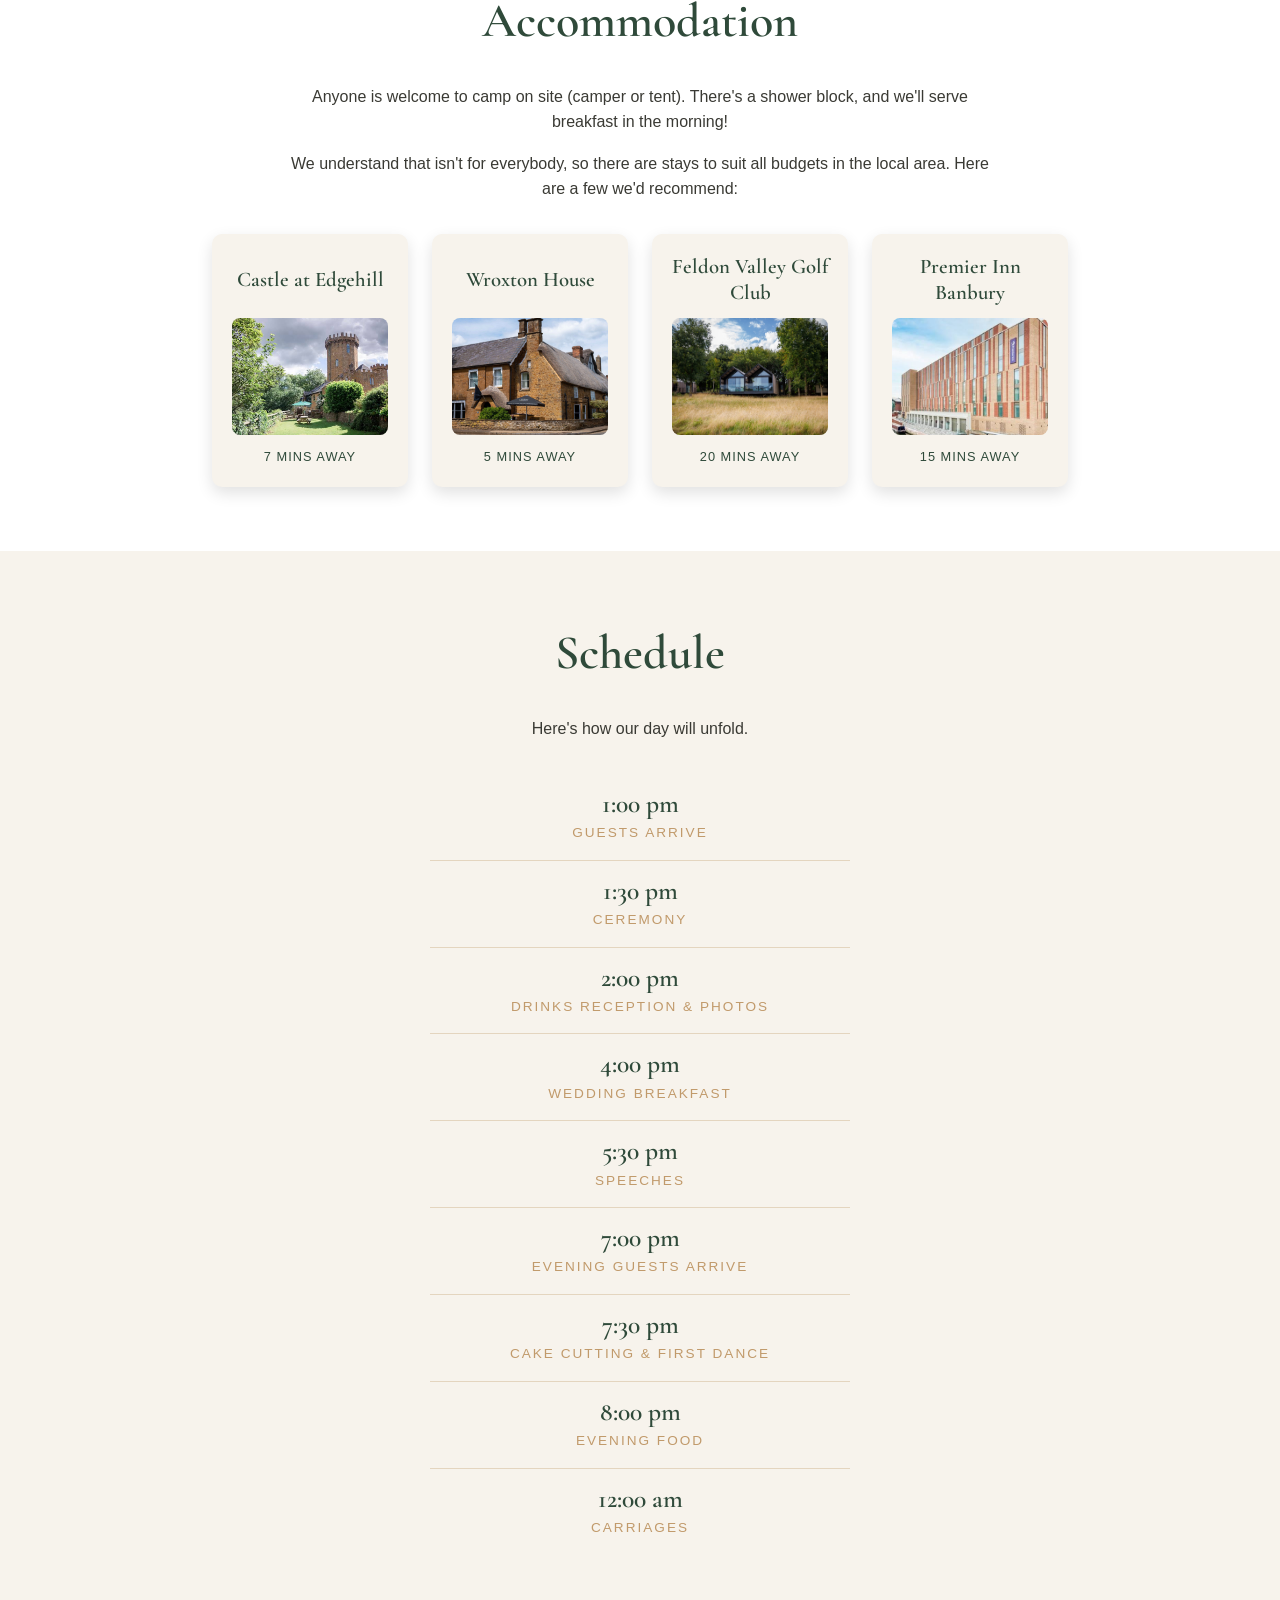
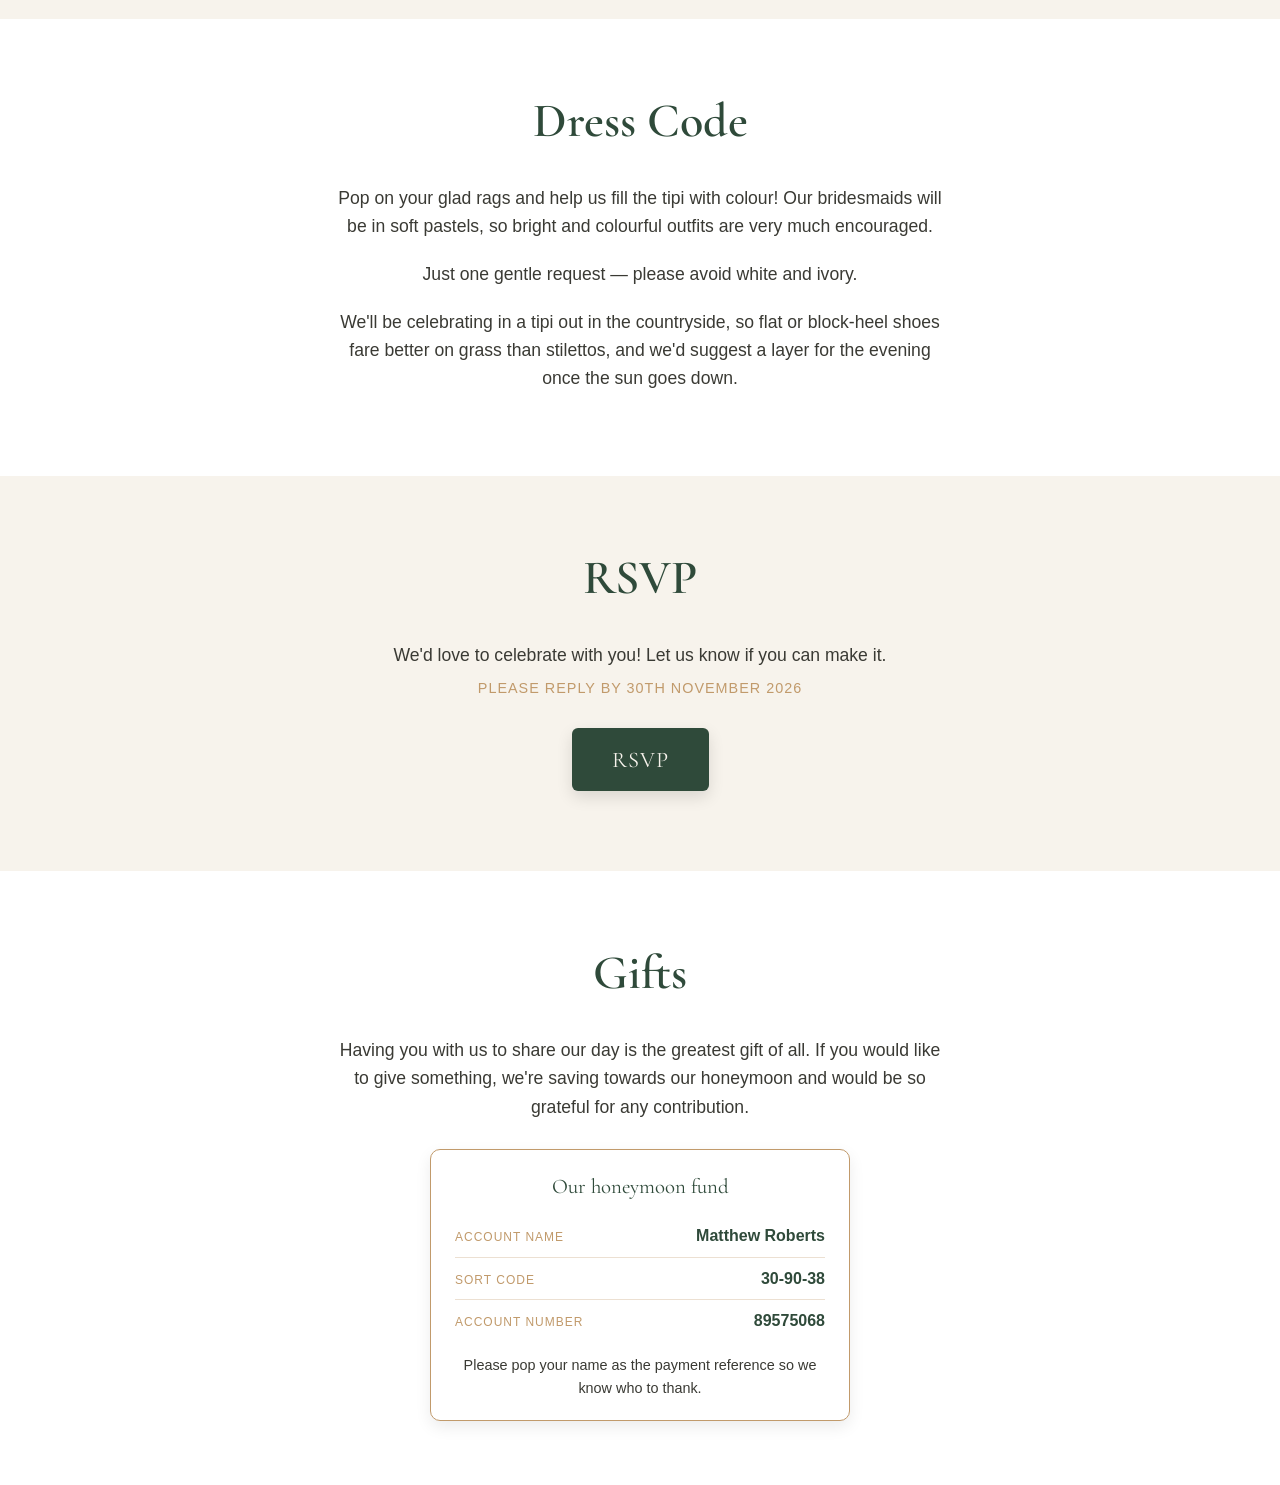
==== commit 72c0edb2: "Restore section colour alternation after adding Dress Code Flip RSVP to cream and Gifts to white so " ====
--- a/index.html
+++ b/index.html
@@ -334,7 +334,7 @@
     </section>
 
     <!-- ============ RSVP ============ -->
-    <section id="rsvp" class="section section--alt">
+    <section id="rsvp" class="section">
       <div class="section-inner">
         <h2 class="section-title">RSVP</h2>
         <p class="rsvp-intro">
@@ -348,7 +348,7 @@
     </section>
 
     <!-- ============ Gifts ============ -->
-    <section id="gifts" class="section">
+    <section id="gifts" class="section section--alt">
       <div class="section-inner">
         <h2 class="section-title">Gifts</h2>
         <p class="gifts-text">
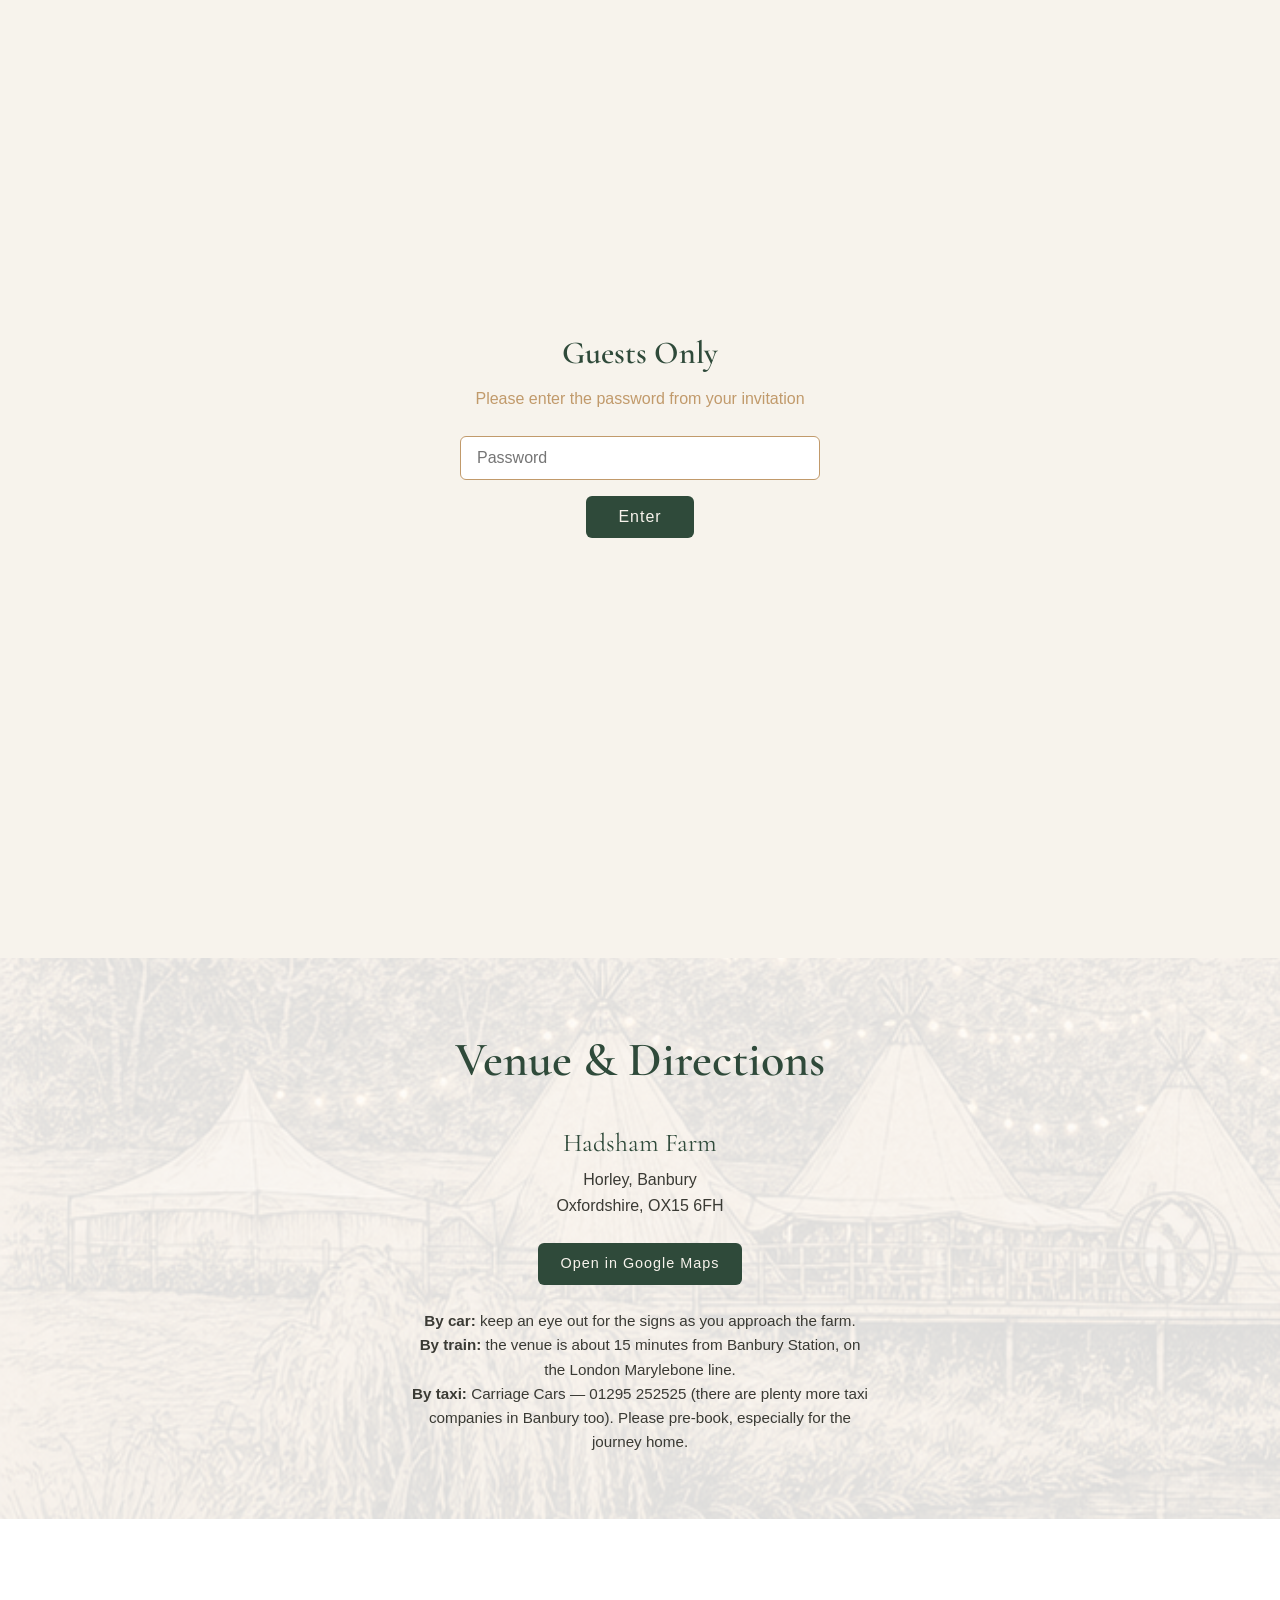
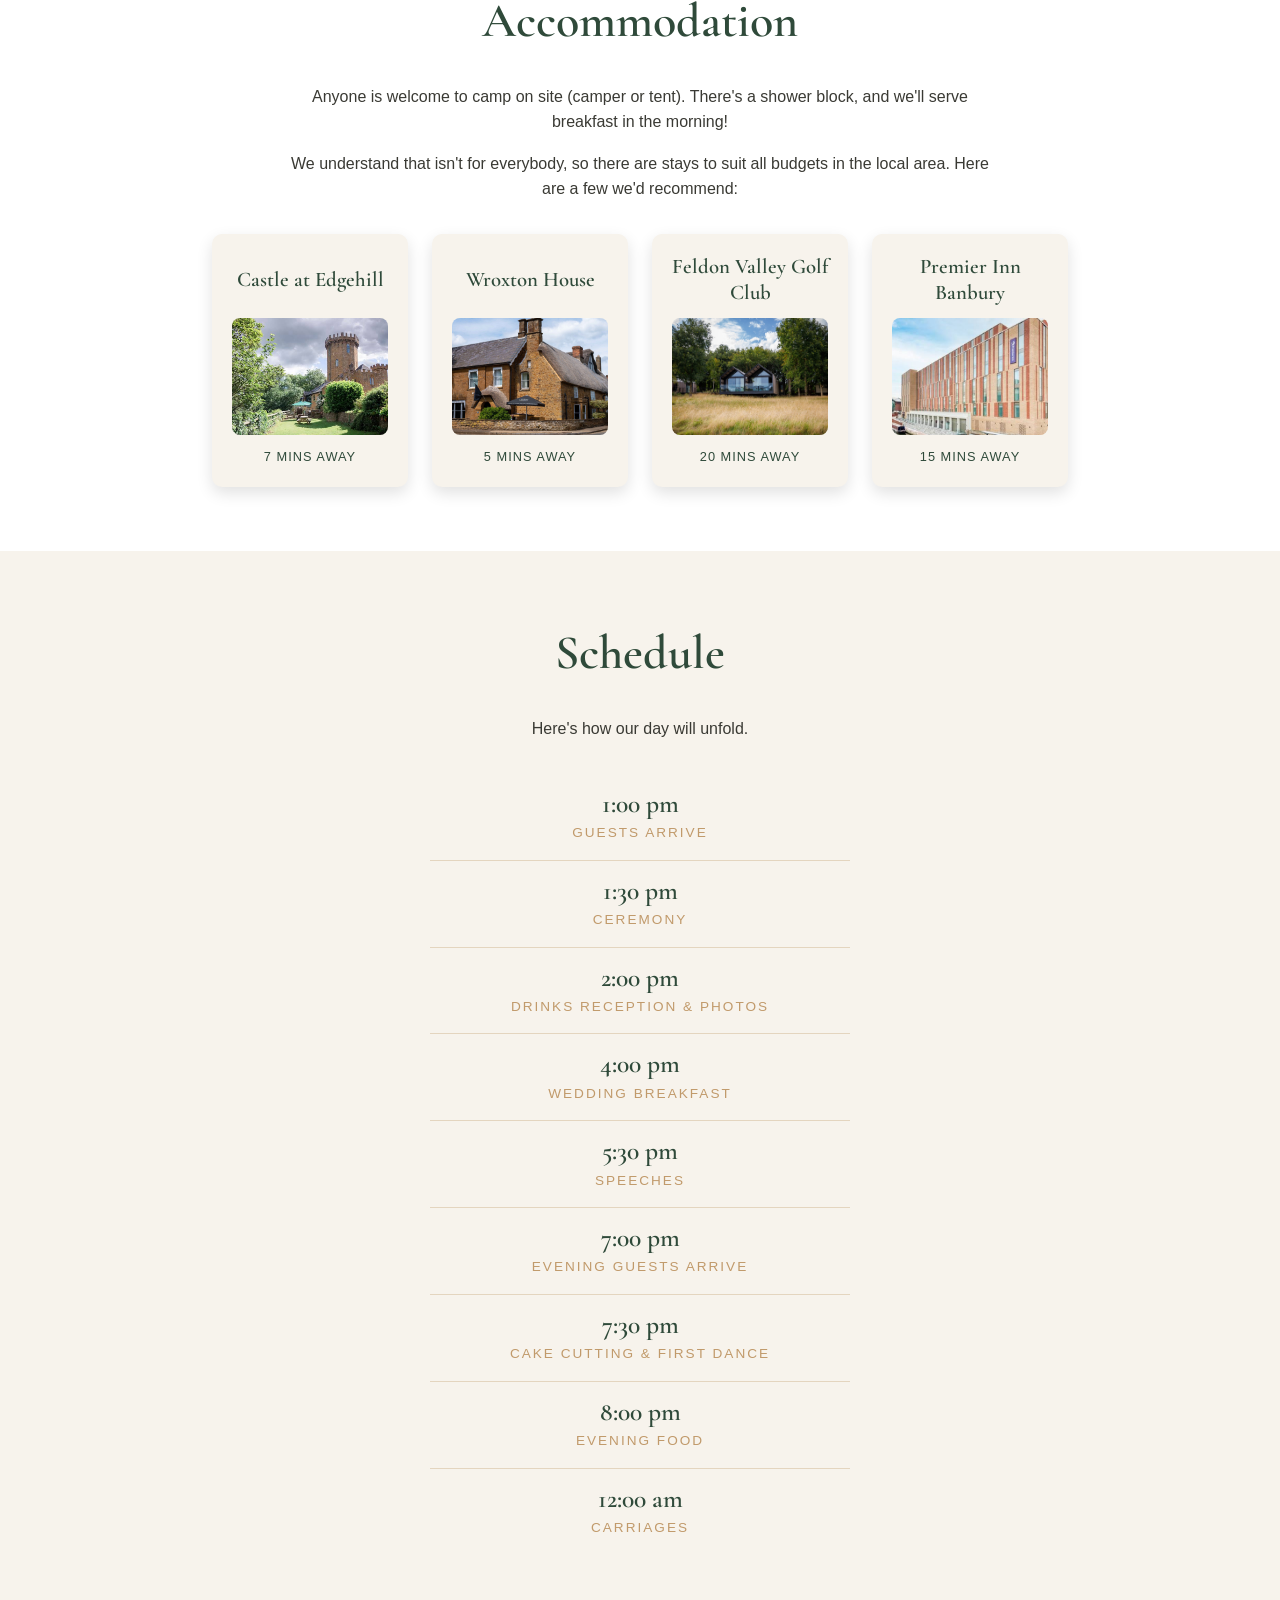
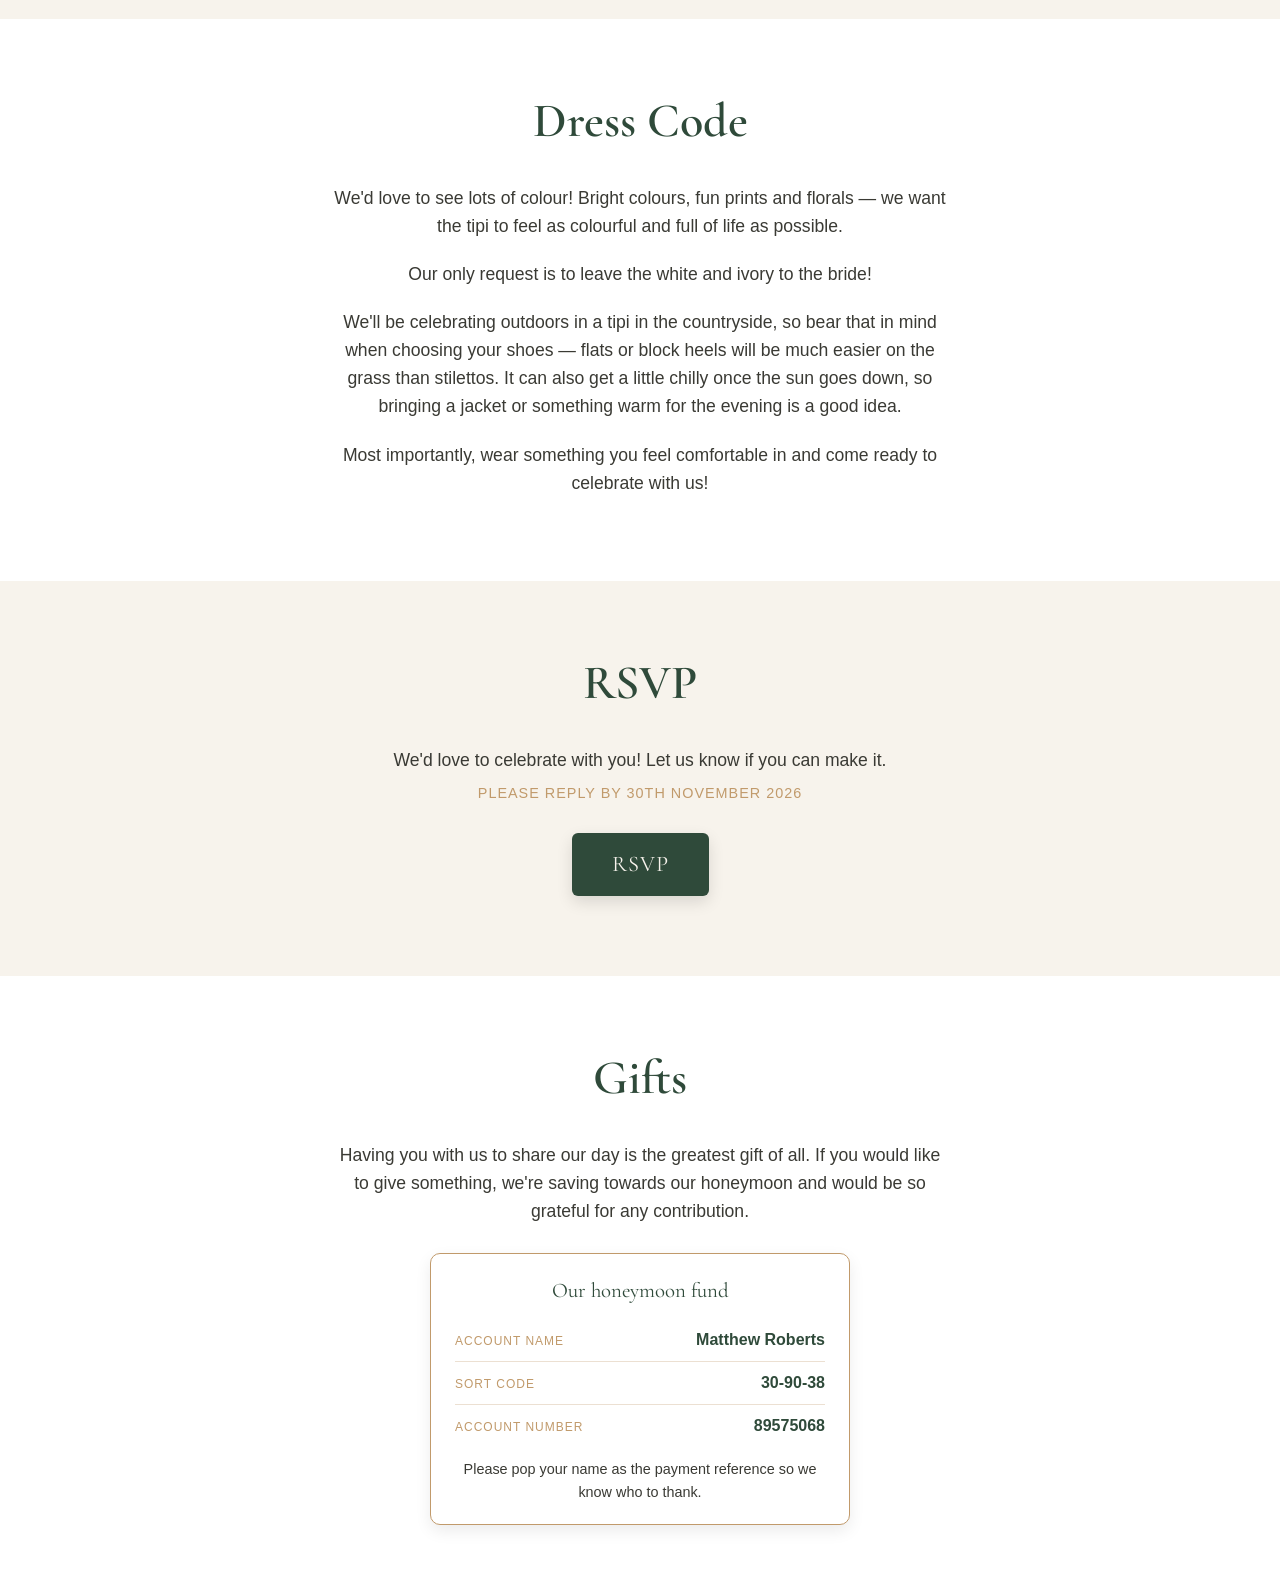
==== commit a3716246: "Update Dress Code wording New four-paragraph version: colour/prints/florals encouraged, leave white " ====
--- a/index.html
+++ b/index.html
@@ -318,17 +318,23 @@
       <div class="section-inner">
         <h2 class="section-title">Dress Code</h2>
         <p class="dress-text">
-          Pop on your glad rags and help us fill the tipi with colour! Our
-          bridesmaids will be in soft pastels, so bright and colourful outfits
-          are very much encouraged.
+          We'd love to see lots of colour! Bright colours, fun prints and
+          florals — we want the tipi to feel as colourful and full of life as
+          possible.
         </p>
         <p class="dress-text">
-          Just one gentle request — please avoid white and ivory.
+          Our only request is to leave the white and ivory to the bride!
         </p>
         <p class="dress-text">
-          We'll be celebrating in a tipi out in the countryside, so flat or
-          block-heel shoes fare better on grass than stilettos, and we'd
-          suggest a layer for the evening once the sun goes down.
+          We'll be celebrating outdoors in a tipi in the countryside, so bear
+          that in mind when choosing your shoes — flats or block heels will be
+          much easier on the grass than stilettos. It can also get a little
+          chilly once the sun goes down, so bringing a jacket or something warm
+          for the evening is a good idea.
+        </p>
+        <p class="dress-text">
+          Most importantly, wear something you feel comfortable in and come
+          ready to celebrate with us!
         </p>
       </div>
     </section>
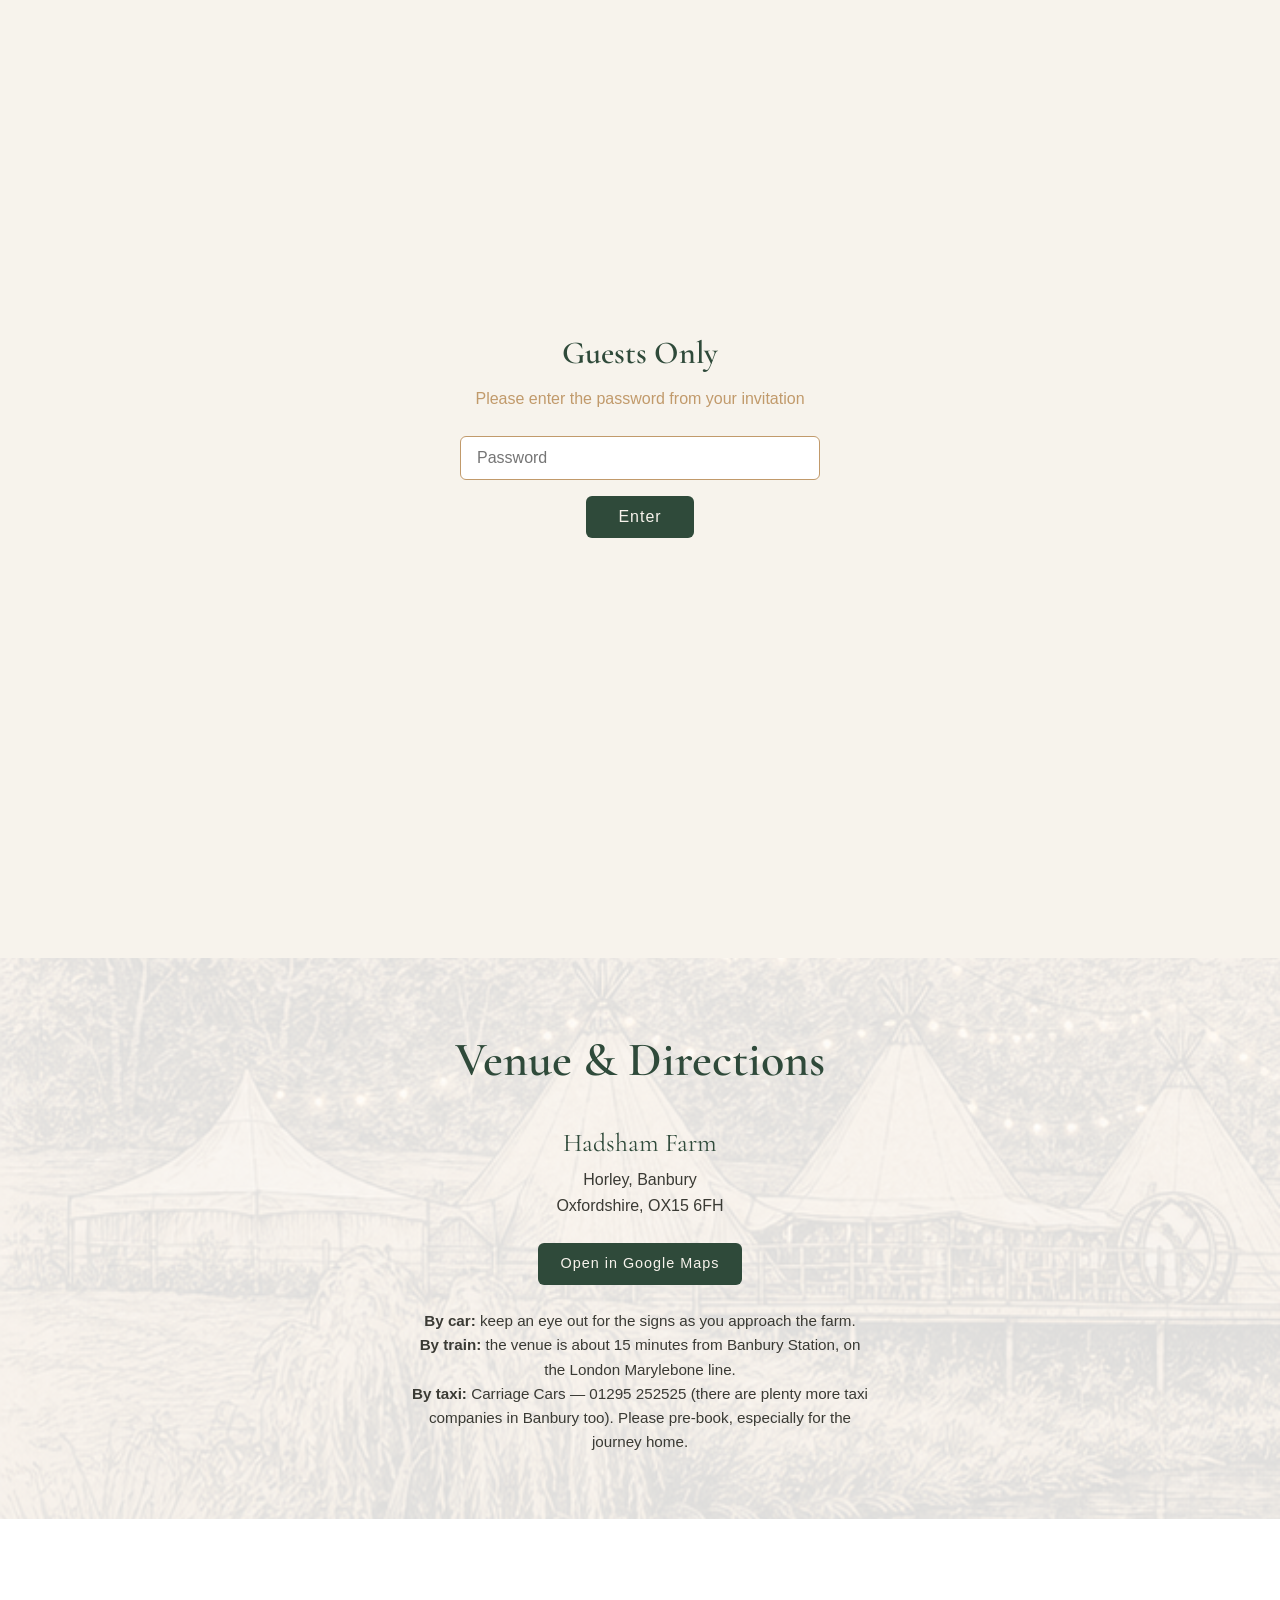
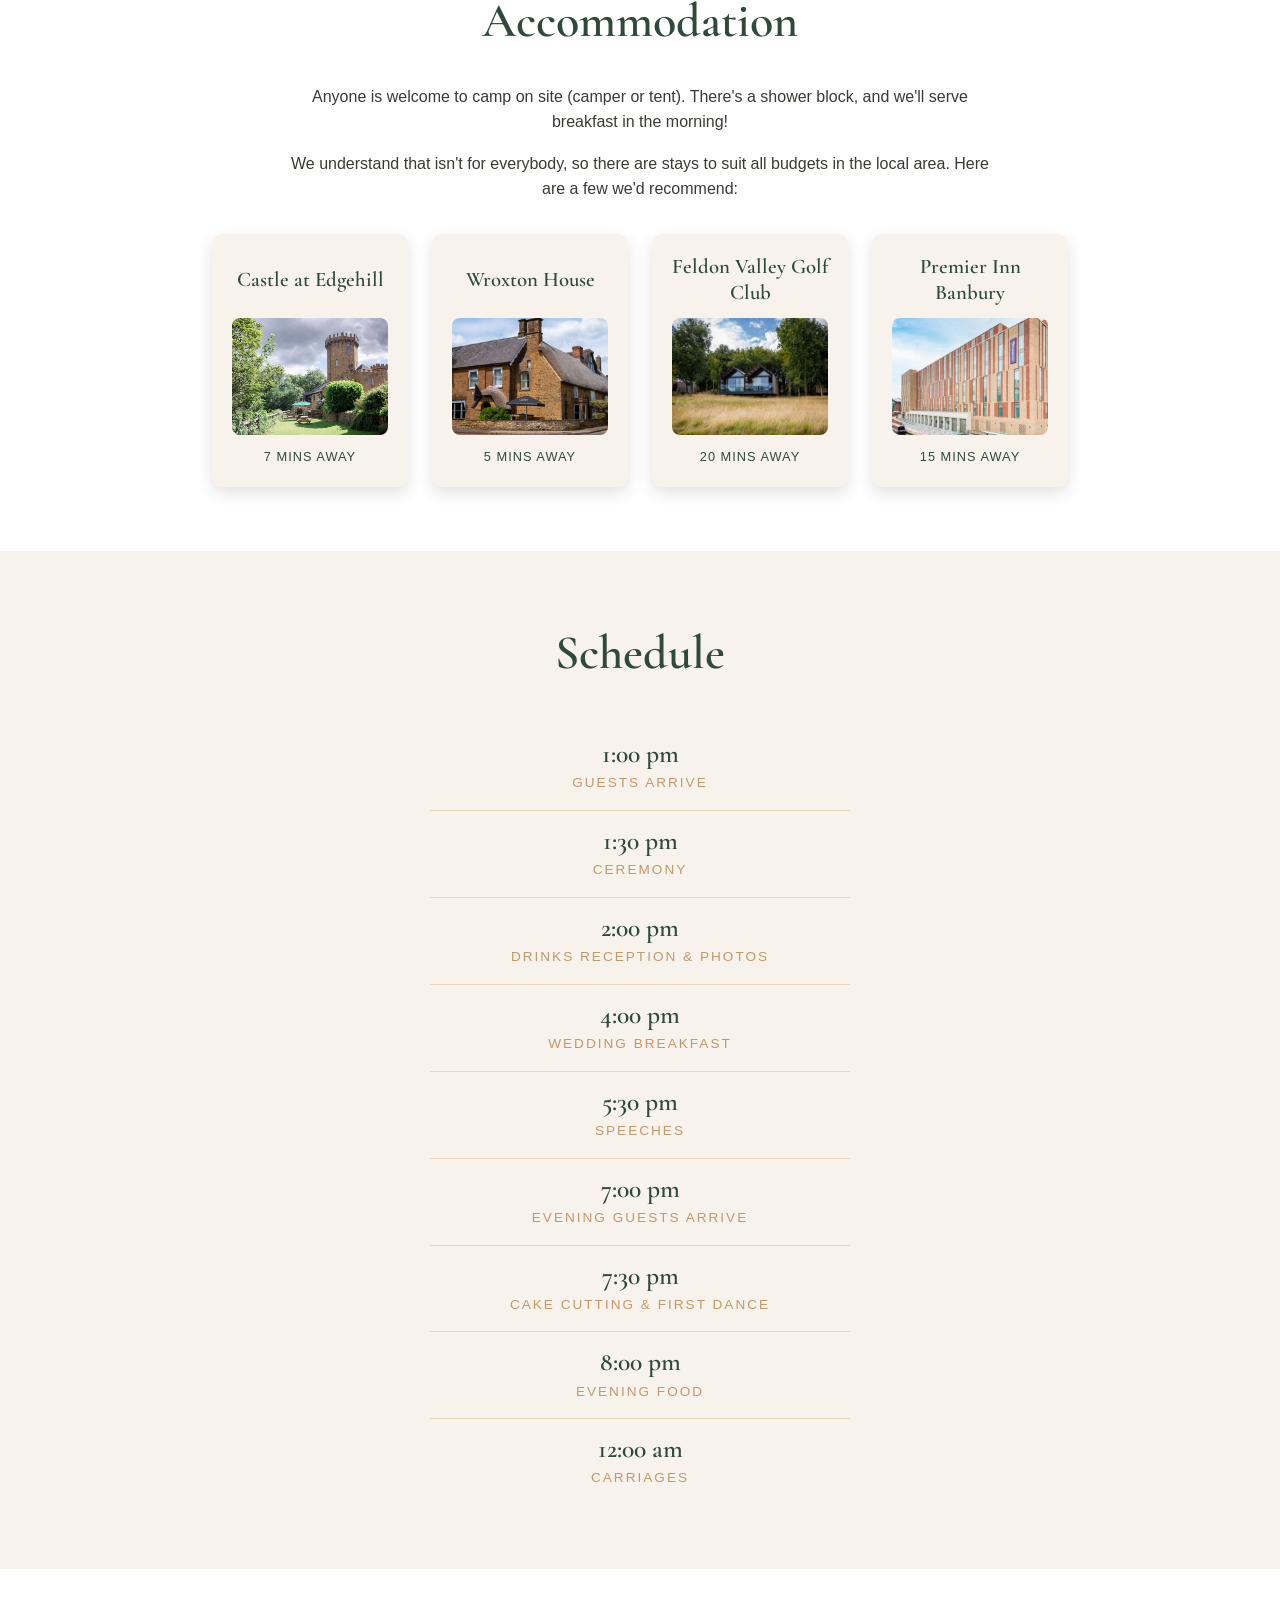
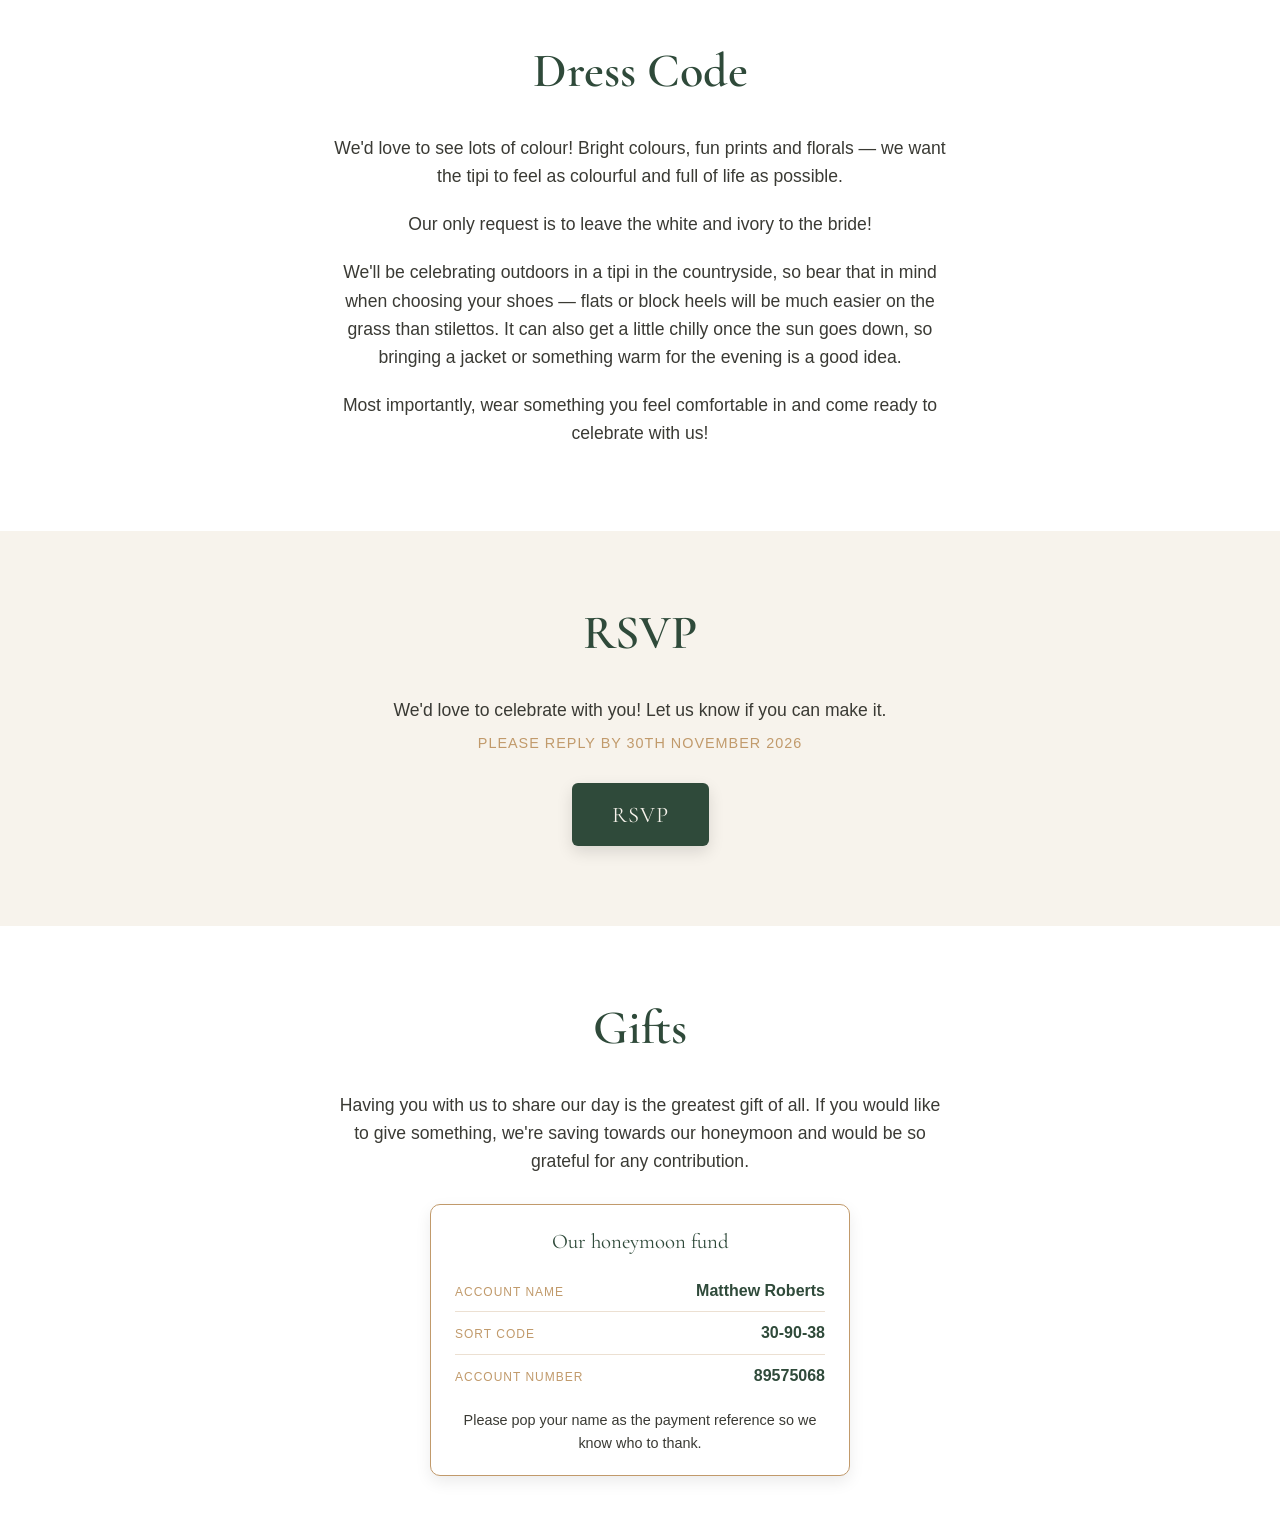
==== commit 24b7d87d: "Remove unneeded Schedule intro line The "Here's how our day will unfold" line is dropped; the headin" ====
--- a/index.html
+++ b/index.html
@@ -270,7 +270,6 @@
     <section id="schedule" class="section">
       <div class="section-inner">
         <h2 class="section-title">Schedule</h2>
-        <p>Here's how our day will unfold.</p>
 
         <ol class="schedule">
           <li class="schedule-item schedule-item--day">
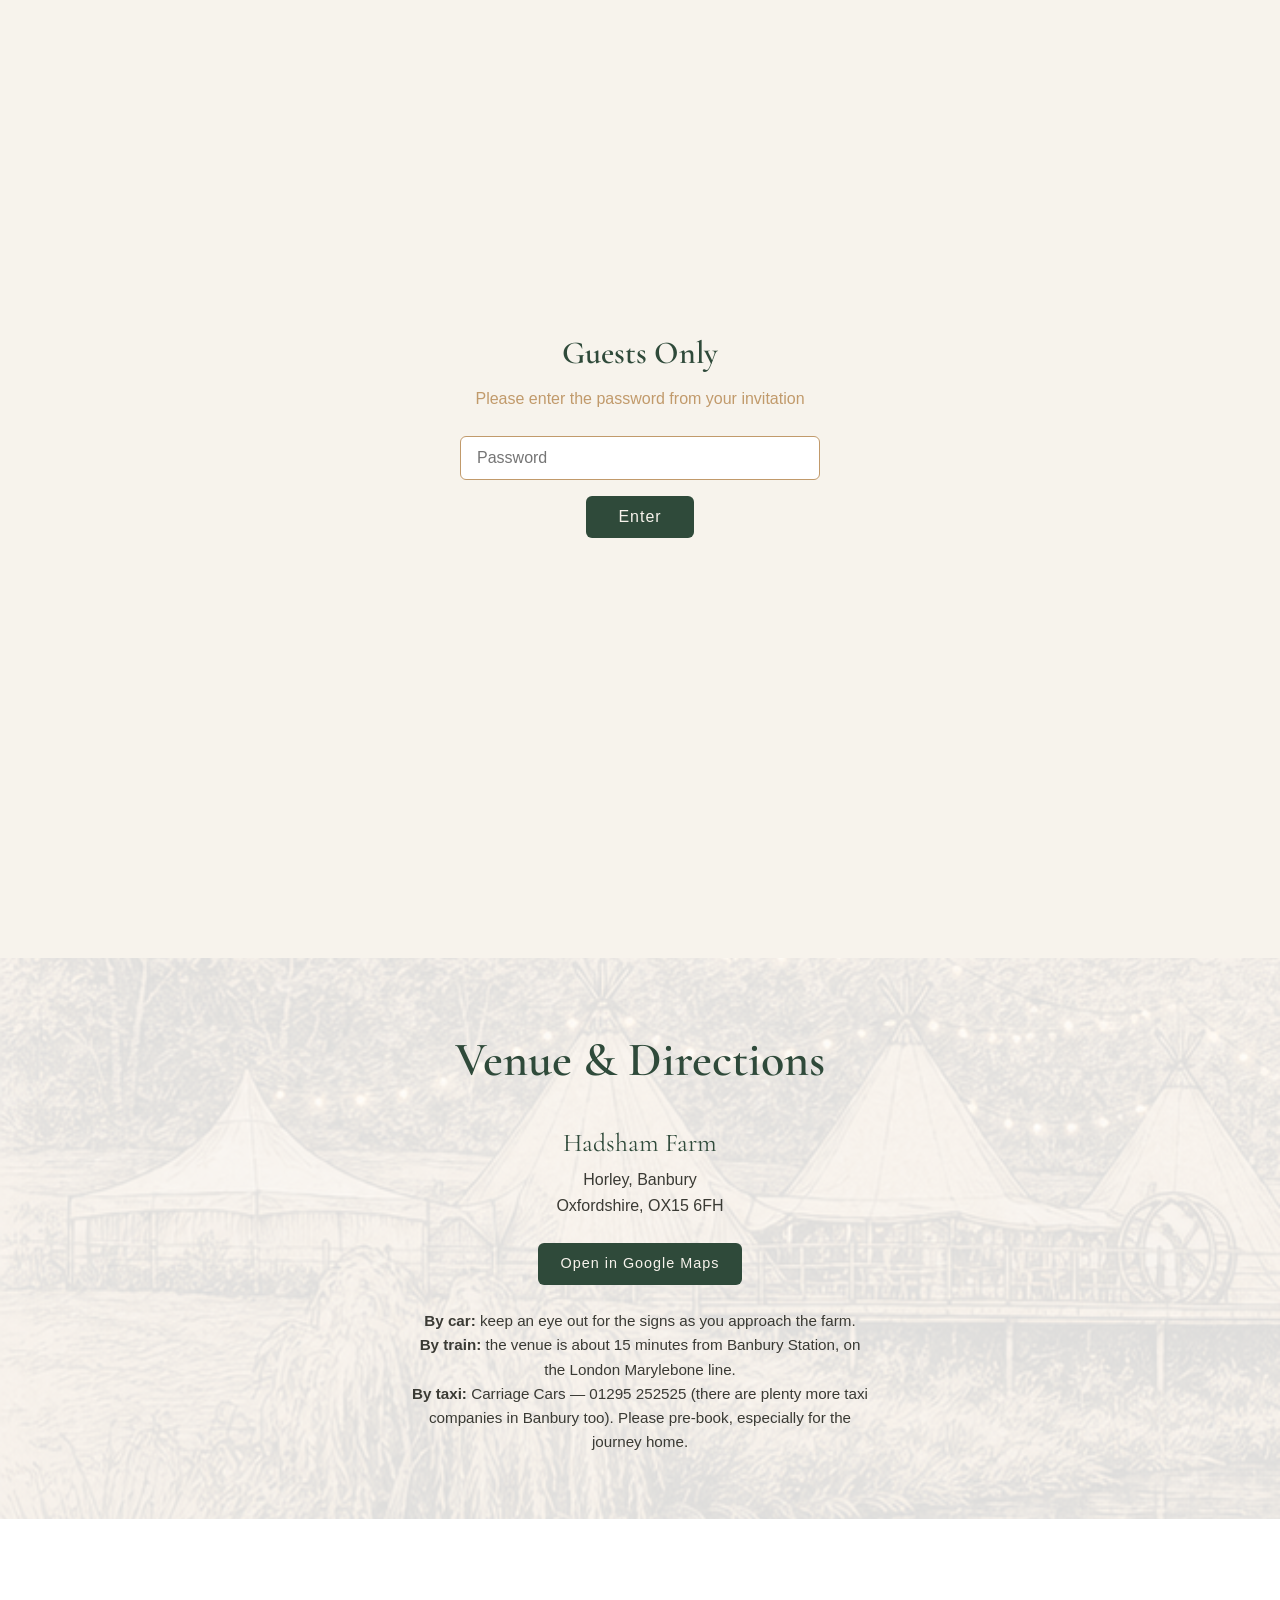
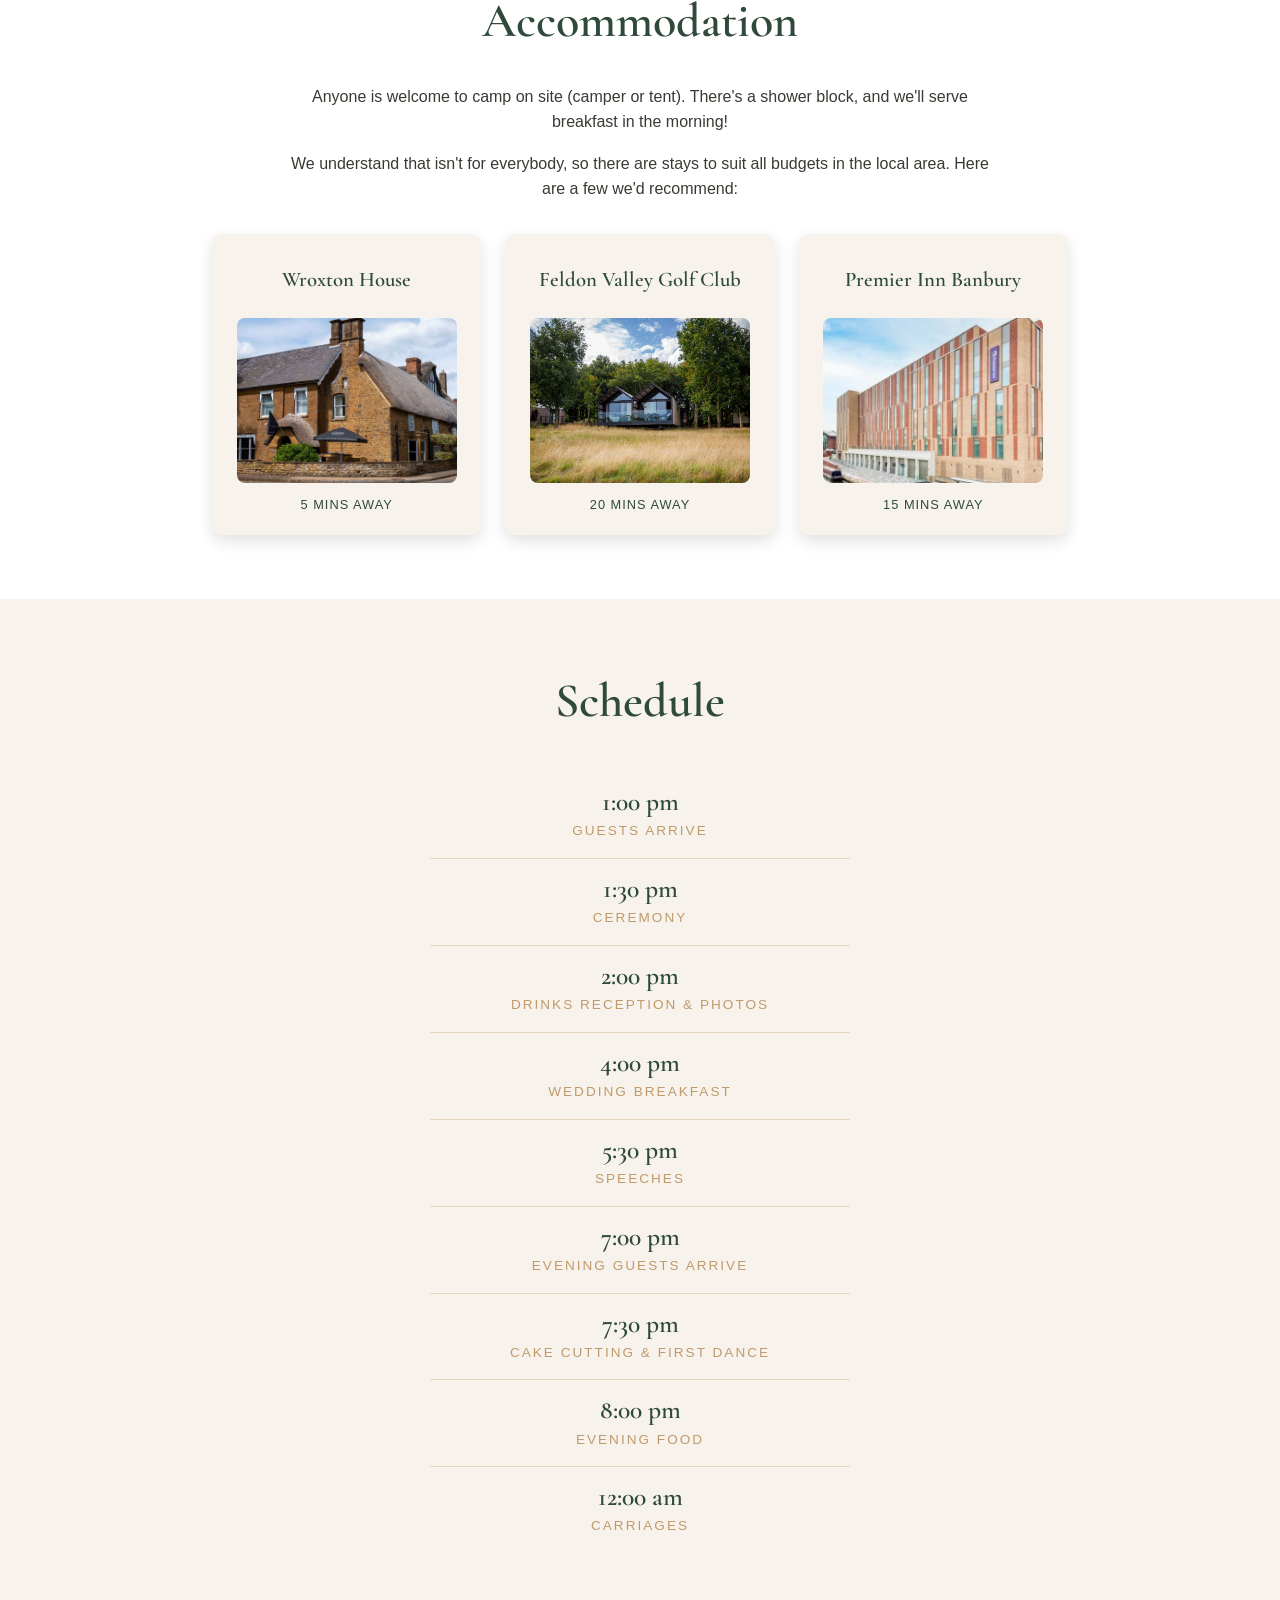
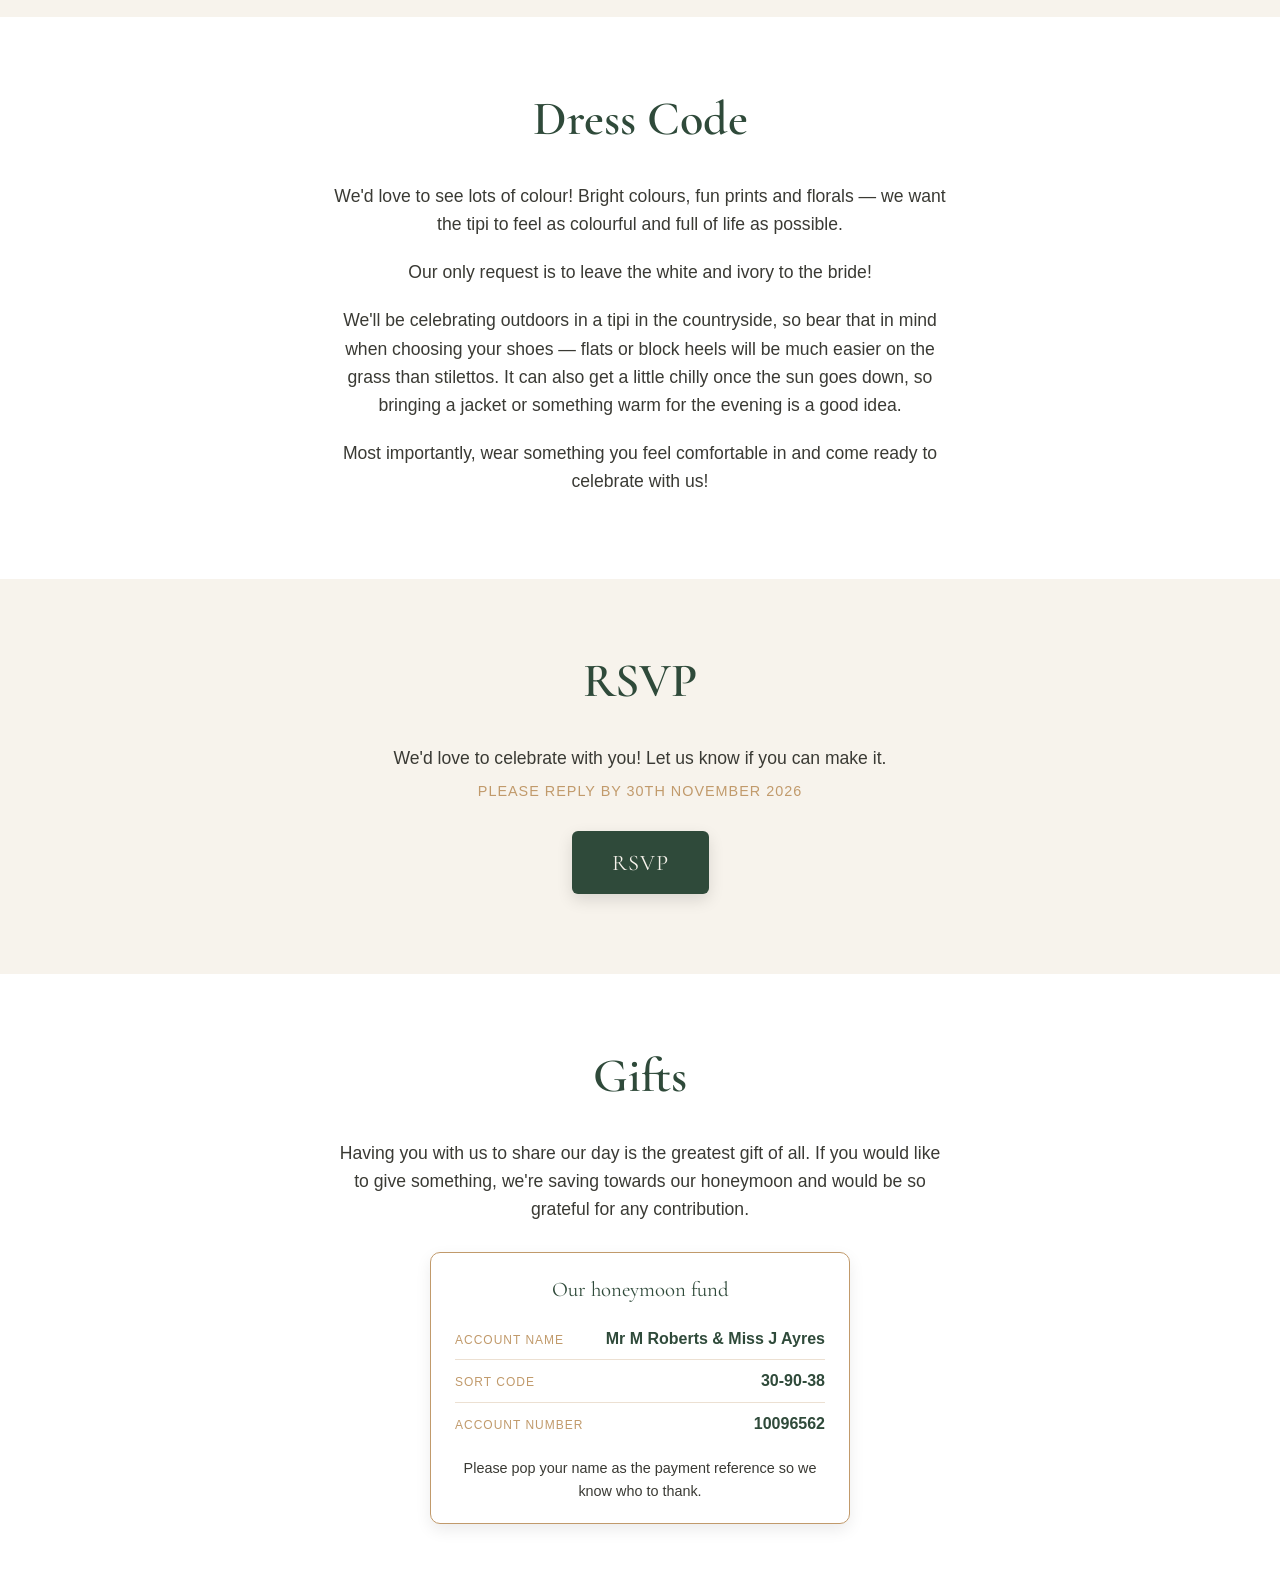
==== commit 9bdca5bc: "Remove fully-booked Castle at Edgehill; update honeymoon-fund account Drop the Castle at Edgehill ac" ====
--- a/index.html
+++ b/index.html
@@ -15,7 +15,7 @@
 
     <!-- Link our own stylesheet. The "?v=2" forces browsers to fetch a
          fresh copy after we make changes — bump the number when we edit CSS. -->
-    <link rel="stylesheet" href="style.css?v=25" />
+    <link rel="stylesheet" href="style.css?v=26" />
   </head>
   <body>
     <!-- ============ Password gate ============
@@ -240,12 +240,6 @@
 
       <!-- Local stays as cards. The WHOLE card is a link to the hotel site. -->
       <div class="stay-cards">
-        <a class="stay-card" href="https://castleatedgehill.co.uk/" target="_blank" rel="noopener">
-          <h3 class="stay-name">Castle at Edgehill</h3>
-          <img src="images/castle-at-edgehill.jpg" alt="Castle at Edgehill" />
-          <p class="stay-time">7 mins away</p>
-        </a>
-
         <a class="stay-card" href="https://thewroxton.co.uk/" target="_blank" rel="noopener">
           <h3 class="stay-name">Wroxton House</h3>
           <img src="images/wroxton-hotel.jpg" alt="Wroxton House Hotel" />
@@ -366,9 +360,9 @@
         <div class="gifts-fund">
           <p class="gifts-fund-title">Our honeymoon fund</p>
           <dl class="gifts-fund-details">
-            <div><dt>Account name</dt><dd>Matthew Roberts</dd></div>
+            <div><dt>Account name</dt><dd>Mr M Roberts &amp; Miss J Ayres</dd></div>
             <div><dt>Sort code</dt><dd>30-90-38</dd></div>
-            <div><dt>Account number</dt><dd>89575068</dd></div>
+            <div><dt>Account number</dt><dd>10096562</dd></div>
           </dl>
           <p class="gifts-fund-note">Please pop your name as the payment reference so we know who to thank.</p>
         </div>
--- a/style.css
+++ b/style.css
@@ -150,7 +150,13 @@
   padding-bottom: 2px;
 }
 
-.site-nav a:hover { color: var(--kraft); }
+/* Only colour on hover for devices with a real pointer (mouse). On touch
+   screens :hover "sticks" to the last-tapped link, which left a tapped menu
+   item gold even after scrolling on — the current section is handled
+   separately by .active (the scrollspy). */
+@media (hover: hover) {
+  .site-nav a:hover { color: var(--kraft); }
+}
 
 /* The section you're currently scrolled to is highlighted (class added by script.js) */
 .site-nav a.active {
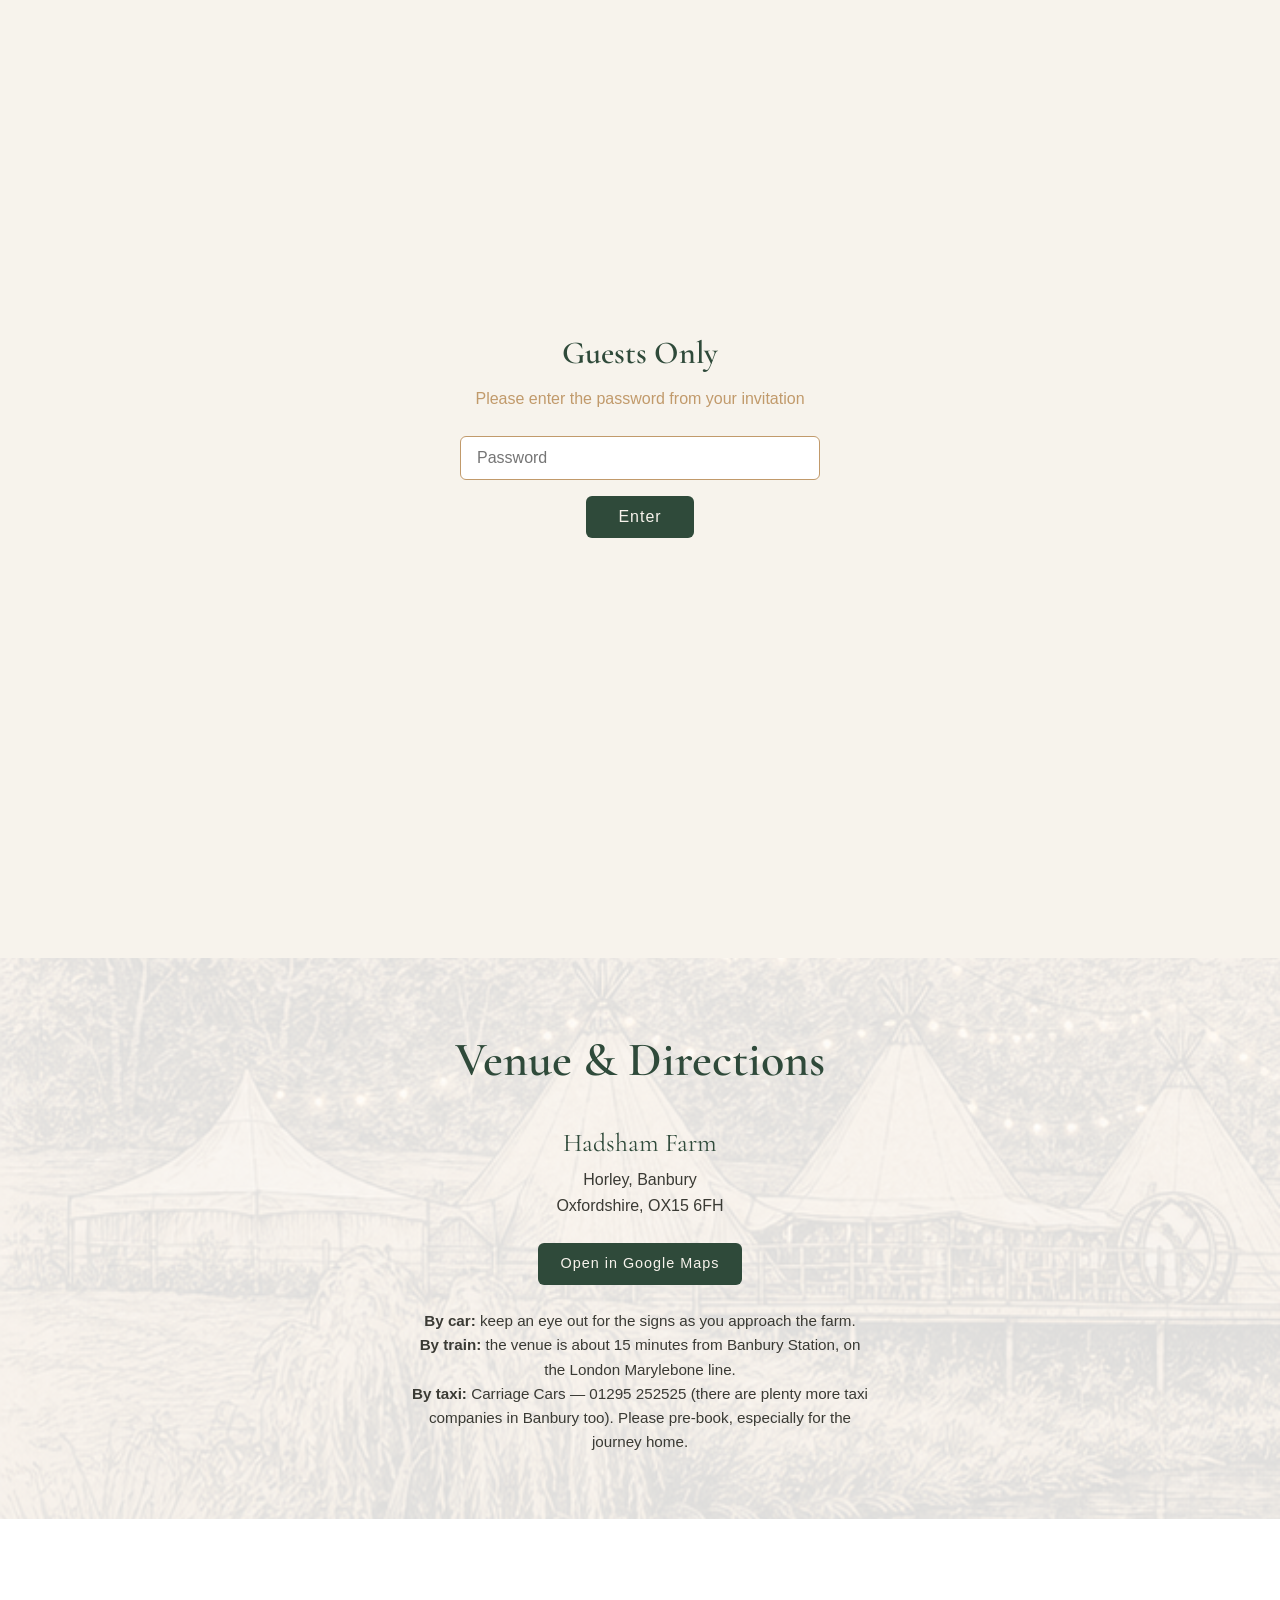
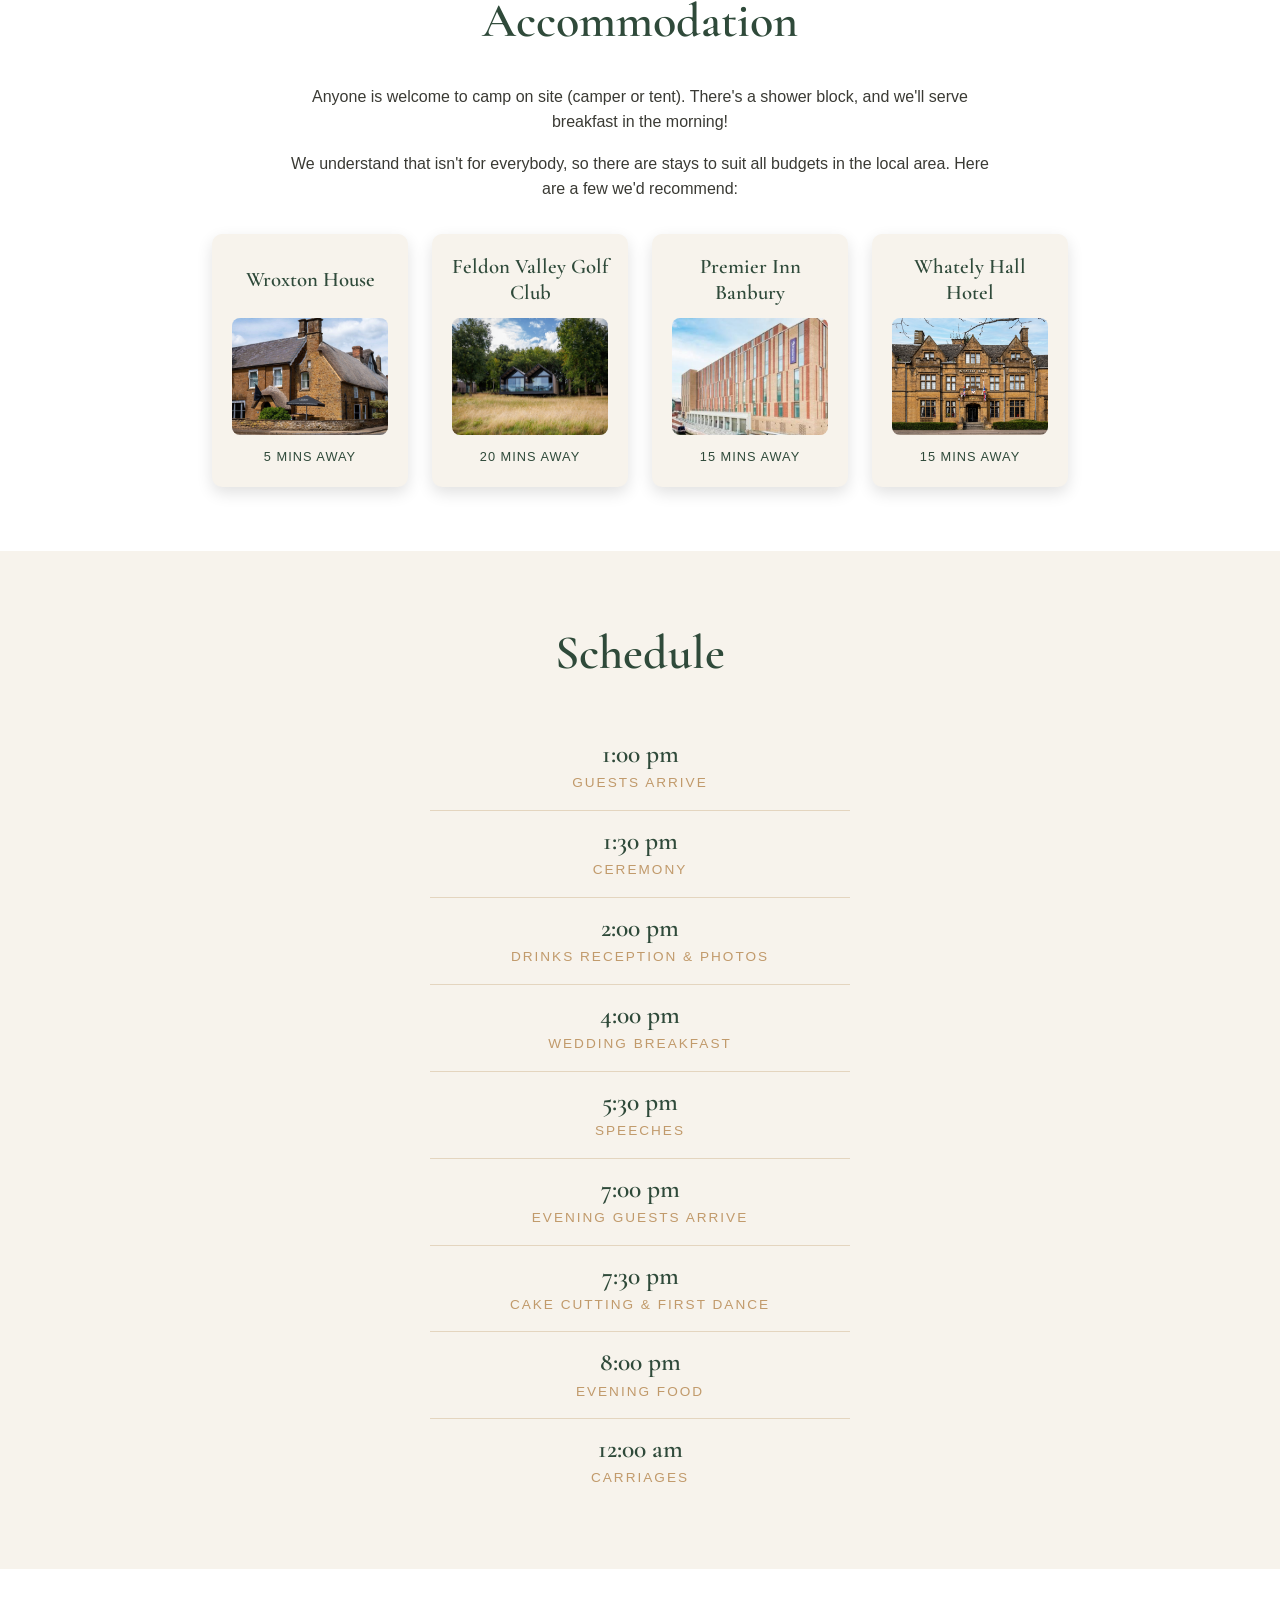
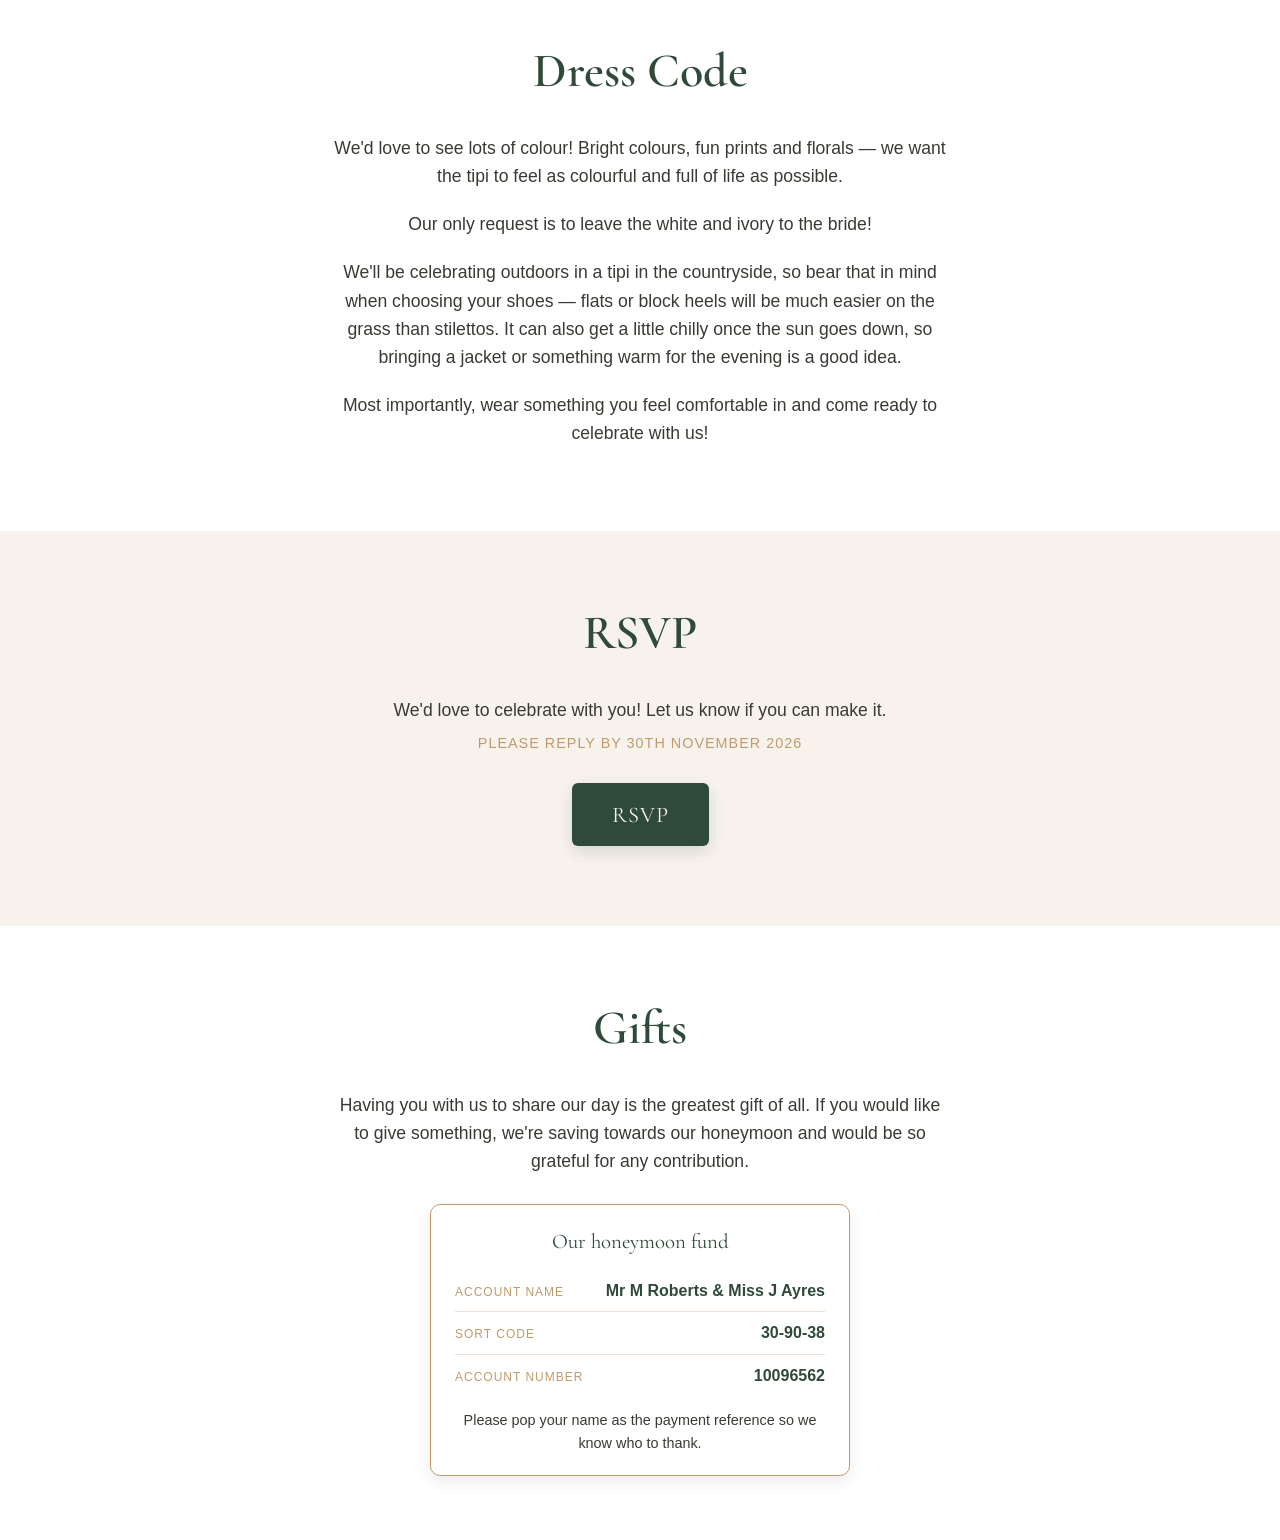
==== commit af19d1a1: "Add Whately Hall Hotel accommodation card Fourth/last stay card linking to whatelyhall.co.uk, 15 min" ====
--- a/index.html
+++ b/index.html
@@ -257,6 +257,12 @@
           <img src="images/premier-inn.jpg" alt="Premier Inn Banbury" />
           <p class="stay-time">15 mins away</p>
         </a>
+
+        <a class="stay-card" href="https://whatelyhall.co.uk/" target="_blank" rel="noopener">
+          <h3 class="stay-name">Whately Hall Hotel</h3>
+          <img src="images/whately-hall.webp" alt="Whately Hall Hotel" />
+          <p class="stay-time">15 mins away</p>
+        </a>
       </div>
     </section>
 
